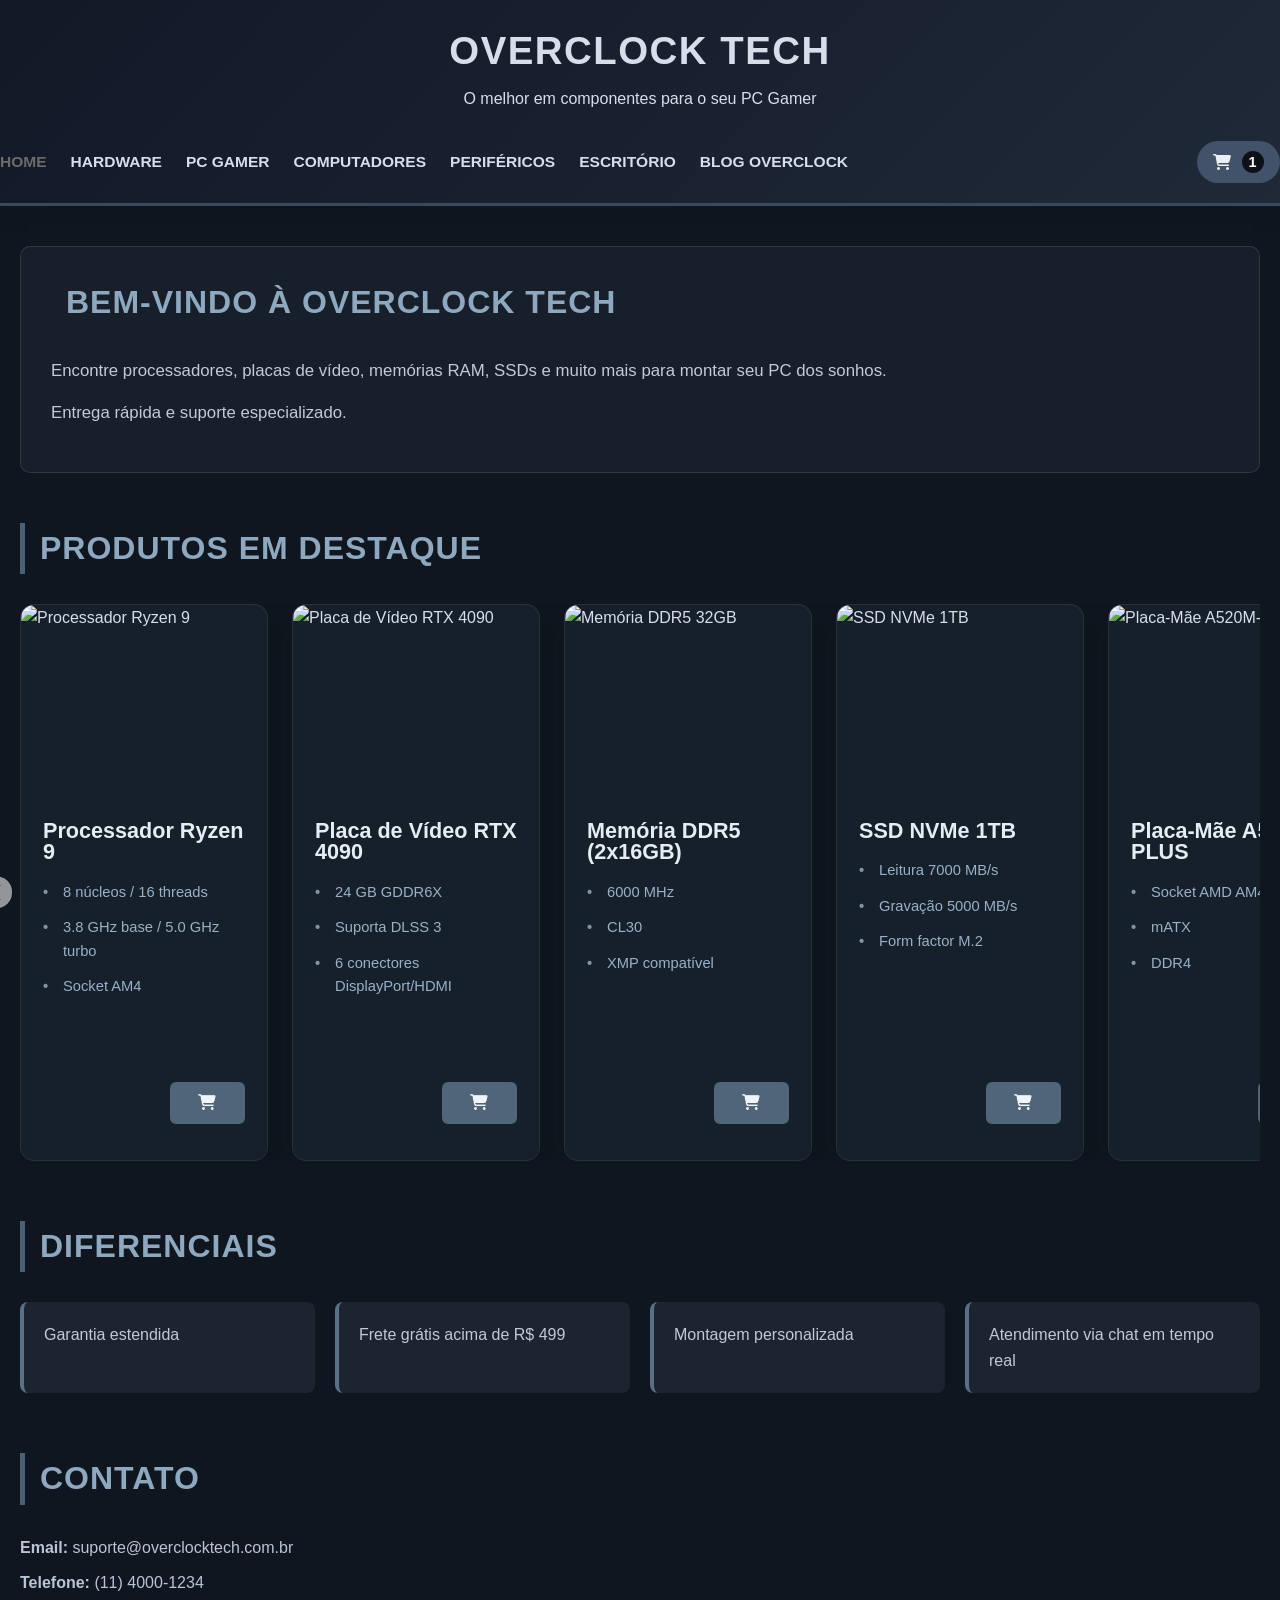
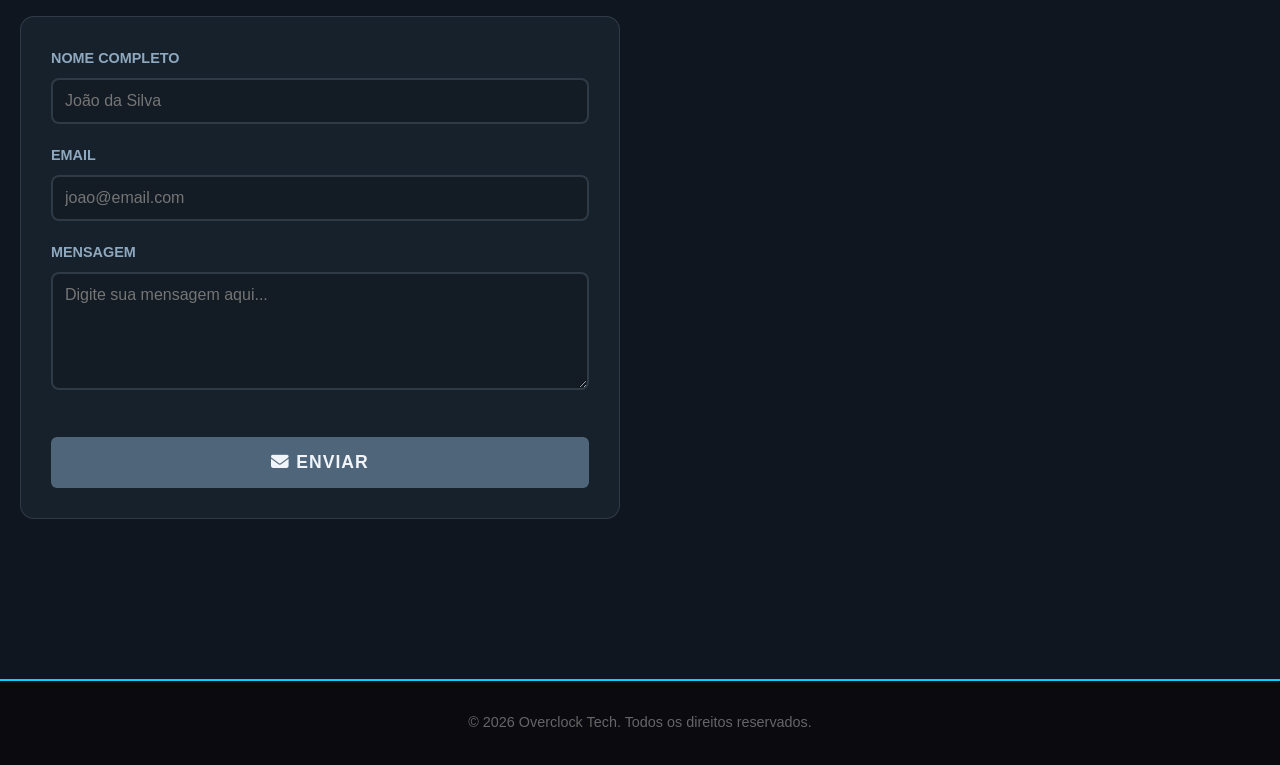
==== index.html @ 6f25860c "disable navlink home in homepage" ====
<!DOCTYPE html>
<html lang="pt-BR">
<head>
  <meta charset="UTF-8" />
  <meta name="viewport" content="width=device-width, initial-scale=1.0" />
  <title>Overclock Tech - Hardware para Computadores</title>
  <link rel="stylesheet" href="style.css" />
  <link rel="stylesheet" href="https://cdnjs.cloudflare.com/ajax/libs/font-awesome/6.4.0/css/all.min.css" />
  <link rel="stylesheet" href="https://cdn.jsdelivr.net/npm/@splidejs/splide@4.1.4/dist/css/splide.min.css" />
</head>
<body>
  <header>
    <div class="header-container">
      <h1>Overclock Tech</h1>
      <p>O melhor em componentes para o seu PC Gamer</p>
      <nav>
        <ul>
          <li><a href="#" class="nav-link--disable">Home</a></li>
          <li><a href="#">Hardware</a></li>
          <li><a href="#">PC Gamer</a></li>
          <li><a href="#">Computadores</a></li>
          <li><a href="#">Periféricos</a></li>
          <li><a href="#">Escritório</a></li>
          <li><a href="#">Blog Overclock</a></li>
        </ul>
        <button class="cart-button" type="button">
          <i class="fas fa-shopping-cart"></i>
          <span class="cart-count">1</span>
        </button>
    </nav>
    </div>
  </header>

  <main>
    <section id="home">
      <h2>Bem-vindo à Overclock Tech</h2>
      <p>Encontre processadores, placas de vídeo, memórias RAM, SSDs e muito mais para montar seu PC dos sonhos.</p>
      <p>Entrega rápida e suporte especializado.</p>
    </section>

    <section id="produtos">
      <h2>Produtos em Destaque</h2>
      <div id="product-splide" class="splide">
        <div class="splide__track">
          <ul class="splide__list">
            <li class="splide__slide">
              <article data-product-page="hardware/processador.html">
                <img src="https://images.kabum.com.br/produtos/fotos/426260/processador-amd-ryzen-9-7950x3d-5-7ghz-max-turbo-cache-144mb-am5-16-nucleos-video-integrado-100-100000908wof_1676550951_original.jpg" alt="Processador Ryzen 9" />
                <h3>Processador Ryzen 9</h3>
                <ul>
                  <li>8 núcleos / 16 threads</li>
                  <li>3.8 GHz base / 5.0 GHz turbo</li>
                  <li>Socket AM4</li>
                </ul>
                <div class="button-gap">
                  <button type="button" title="Adicionar ao carrinho"><i class="fas fa-shopping-cart"></i></button>
                </div>
              </article>
            </li>
            <li class="splide__slide">
              <article data-product-page="hardware/placa-video.html">
                <img src="https://hardwaretimes.com/wp-content/uploads/2022/09/NVIDIA-GeForce-RTX-4090-Graphics-Card-_1-low_res-scale-4_00x-Custom.png" alt="Placa de Vídeo RTX 4090" />
                <h3>Placa de Vídeo RTX 4090</h3>
                <ul>
                  <li>24 GB GDDR6X</li>
                  <li>Suporta DLSS 3</li>
                  <li>6 conectores DisplayPort/HDMI</li>
                </ul>
                <div class="button-gap">
                  <button type="button" title="Adicionar ao carrinho"><i class="fas fa-shopping-cart"></i></button>
                </div>
              </article>
            </li>
            <li class="splide__slide">
              <article data-product-page="hardware/memoria.html">
                <img src="https://m.media-amazon.com/images/I/61D2DDpDITL._AC_SL1500_.jpg" alt="Memória DDR5 32GB" />
                <h3>Memória DDR5 (2x16GB)</h3>
                <ul>
                  <li>6000 MHz</li>
                  <li>CL30</li>
                  <li>XMP compatível</li>
                </ul>
                <div class="button-gap">
                  <button type="button" title="Adicionar ao carrinho"><i class="fas fa-shopping-cart"></i></button>
                </div>
              </article>
            </li>
            <li class="splide__slide">
              <article data-product-page="hardware/ssd.html">
                <img src="https://th.bing.com/th/id/R.ed782a9ae5beb6ee86650d3df56b8074?rik=86RDPxm%2bmbaZFQ&pid=ImgRaw&r=0" alt="SSD NVMe 1TB" />
                <h3>SSD NVMe 1TB</h3>
                <ul>
                  <li>Leitura 7000 MB/s</li>
                  <li>Gravação 5000 MB/s</li>
                  <li>Form factor M.2</li>
                </ul>
                <div class="button-gap">
                  <button type="button" title="Adicionar ao carrinho"><i class="fas fa-shopping-cart"></i></button>
                </div>
              </article>
            </li>
            <li class="splide__slide">
              <article data-product-page="hardware/placa-mae.html">
                <img src="https://images3.kabum.com.br/produtos/fotos/165133/placa-mae-asus-tuf-gaming-a520m-plus-ii-amd-am4-matx-ddr4-preto-90mb17g0-m0eay0_1736968906_gg.jpg" alt="Placa-Mãe A520M-PLUS" />
                <h3>Placa-Mãe A520M-PLUS</h3>
                <ul>
                  <li>Socket AMD AM4</li>
                  <li>mATX</li>
                  <li>DDR4</li>
                </ul>
                <div class="button-gap">
                  <button type="button" title="Adicionar ao carrinho"><i class="fas fa-shopping-cart"></i></button>
                </div>
              </article>
            </li>
            <li class="splide__slide">
              <article data-product-page="hardware/fonte.html">
                <img src="https://images8.kabum.com.br/produtos/fotos/369658/fonte-msi-mag-a650bn-atx-650w-80-plus-bronze-pfc-ativo-entrada-bivolt-preto-306-7zp2b22-ce0_1665770994_gg.jpg" alt="Fonte MSI 650W" />
                <h3>Fonte MSI 650W</h3>
                <ul>
                  <li>650W</li>
                  <li>PFC Ativo</li>
                  <li>80 Plus Bronze</li>
                </ul>
                <div class="button-gap">
                  <button type="button" title="Adicionar ao carrinho"><i class="fas fa-shopping-cart"></i></button>
                </div>
              </article>
            </li>
            <li class="splide__slide">
              <article data-product-page="hardware/gabinete.html">
                <img src="https://img.terabyteshop.com.br/produto/g/gabinete-gamer-corsair-4000d-airflow-mid-tower-vidro-temperado-atx-black-sem-fonte-com-2-fans-cc-9011200-ww_110486.jpg" alt="Gabinete Corsair 4000D" />
                <h3>Gabinete Corsair 4000D</h3>
                <ul>
                  <li>Suporte ATX e GPU de até 386 mm</li>
                  <li>Radiador frontal de 360 mm</li>
                  <li>Painel lateral em vidro temperado</li>
                </ul>
                <div class="button-gap">
                  <button type="button" title="Adicionar ao carrinho"><i class="fas fa-shopping-cart"></i></button>
                </div>
              </article>
            </li>
          </ul>
        </div>
      </div>
    </section>

    <section id="diferenciais">
      <h2>Diferenciais</h2>
      <ul>
        <li>Garantia estendida</li>
        <li>Frete grátis acima de R$ 499</li>
        <li>Montagem personalizada</li>
        <li>Atendimento via chat em tempo real</li>
      </ul>
    </section>
    <!-- Contato -->
    <section id="contato">
      <h2>Contato</h2>
      <p><b>Email:</b> suporte@overclocktech.com.br</p>
      <p><b>Telefone:</b> (11) 4000-1234</p>
      <!-- Formulário de Contato -->
      <form action="#" method="post">
        <div>
          <label for="nome">Nome completo</label>
          <input id="nome" name="nome" type="text" placeholder="João da Silva" required />
        </div>
        <div>
          <label for="email">Email</label>
          <input id="email" name="email" type="email" placeholder="joao@email.com" required />
        </div>
        <div>
          <label for="mensagem">Mensagem</label>
          <textarea id="mensagem" name="mensagem" rows="5" placeholder="Digite sua mensagem aqui..." required></textarea>
        </div>
        <button type="submit"><i class="fa-solid fa-envelope"></i> Enviar</button>
      </form>
    </section>
  </main>

  <script src="https://cdn.jsdelivr.net/npm/@splidejs/splide@4.1.4/dist/js/splide.min.js"></script>
  <script>
    document.querySelectorAll('article[data-product-page]').forEach(article => {
      article.style.cursor = 'pointer';
      article.addEventListener('click', event => {
        if (event.target.closest('button')) {
          return;
        }
        window.location.href = article.dataset.productPage;
      });
    });

    document.addEventListener('DOMContentLoaded', () => {
      new Splide('#product-splide', {
        type: 'slide',
        perPage: 3,
        perMove: 1,
        gap: '24px',
        rewind: true,
        pagination: false,
        arrows: true,
        breakpoints: {
          1024: {
            perPage: 2,
          },
          768: {
            perPage: 1,
          },
        },
      }).mount();
    });
  </script>
  <footer>
    <p>&copy; 2026 Overclock Tech. Todos os direitos reservados.</p>
  </footer>
</body>
</html>
---- style.css ----
* {
  margin: 0;
  padding: 0;
  box-sizing: border-box;
}

body {
  font-family: 'Arial', sans-serif;
  background-color: #10161f;
  color: #d8dee9;
  line-height: 1.6;
}

/* Header */
header {
  background: linear-gradient(135deg, #121826 0%, #1f2938 100%);
  border-bottom: 3px solid #394a5c;
  padding: 20px 0;
  box-shadow: 0 6px 18px rgba(15, 23, 42, 0.25);
}

@media screen and (max-width: 1180px) {
  .header-container {
    padding: 0 1em;
  }
}
header h1 {
  font-size: 2.4rem;
  color: #d8dee9;
  text-align: center;
  margin-bottom: 5px;
  text-transform: uppercase;
  letter-spacing: 1.5px;
}

header > p {
  text-align: center;
  color: #b0bac8;
  font-size: 0.95rem;
  margin-bottom: 20px;
}

header nav {
  display: flex;
  align-items: center;
  flex-wrap: wrap;
  margin-top: 1.8em;
}

header nav ul {
  list-style: none;
  display: flex;
  gap: 24px;
  flex-wrap: wrap;
  justify-content: center;
}

header nav a {
  color: #d8dee9;
  text-decoration: none;
  font-weight: 600;
  font-size: 0.97rem;
  text-transform: uppercase;
  transition: color 0.25s ease, border-color 0.25s ease;
  border-bottom: 2px solid transparent;
  padding-bottom: 4px;
}

header nav a:hover {
  color: #8ea8bf;
  border-bottom: 2px solid #8ea8bf;
}

.header-container {
  max-width: calc(112.5em - 40px);
  margin: auto;
  text-align: center;
}

.cart-button {
  display: inline-flex;
  align-items: center;
  justify-content: center;
  gap: 10px;
  background: #41526a;
  color: #e9eff5;
  border: none;
  padding: 10px 16px;
  border-radius: 999px;
  font-weight: 700;
  cursor: pointer;
  margin: 0 0 0 auto;
  transition: all 0.3s ease;
}

.cart-button:hover {
  background: #5c7189;
  transform: scale(1.02);
}

.cart-button i {
  font-size: 1rem;
}

.cart-count {
  display: inline-flex;
  align-items: center;
  justify-content: center;
  width: 22px;
  height: 22px;
  background: #0d1117;
  color: #ffffff;
  border-radius: 50%;
  font-size: 0.9rem;
  font-weight: bold;
}

/* Main */
main {
  max-width: 1800px;
  margin: 0 auto;
  padding: 40px 20px;
}

/* Sections */
section {
  margin-bottom: 60px;
  scroll-margin-top: 100px;
}

section h2 {
  font-size: 2rem;
  color: #8ea8bf;
  margin-bottom: 30px;
  text-transform: uppercase;
  letter-spacing: 1px;
  border-left: 5px solid #4a6075;
  padding-left: 15px;
}

/* Home Section */
#home {
  background: #171f2a;
  padding: 30px;
  border-radius: 10px;
  border: 1px solid rgba(142, 168, 191, 0.18);
}

#home h2 {
  border-left: none;
}

#home p {
  font-size: 1.05rem;
  margin-bottom: 15px;
  color: #c1cad7;
}

/* Produtos Section */
#produtos {
  margin-top: -10px;
}

#produtos h2 {
  margin-bottom: 30px;
}

li.splide__slide {
  display: flex;
  flex: 0 0 20% !important;
  max-width: 20% !important;
  width: 20% !important;
}

.splide__slide article {
  width: 100%;
}

.splide__arrow--prev {
  left: -2.5em!important;
}

.splide__arrow--next {
  right: -3.5em!important;
}

article {
  background: #15202a;
  border: 1px solid rgba(142, 168, 191, 0.12);
  border-radius: 14px;
  padding-bottom: 20px;
  transition: transform 0.3s ease, box-shadow 0.3s ease, border-color 0.3s ease;
  box-shadow: 0 10px 30px rgba(8, 16, 28, 0.22);
  overflow: hidden;
  max-width: 320px;
  margin: 0 auto;
  display: flex;
  flex-direction: column;
}

article img {
  width: 100%;
  height: 180px;
  object-fit: cover;
  display: block;
  transition: transform 0.3s ease;
}

article:hover {
  transform: translateY(-6px);
  border-color: rgba(142, 168, 191, 0.4);
  box-shadow: 0 14px 35px rgba(10, 20, 36, 0.32);
}

article:hover img {
  transform: scale(1.03);
}

article h3 {
  font-size: 1.35rem;
  color: #e5ecf4;
  margin-bottom: 12px;
  margin-left: 22px;
  margin-right: 22px;
  line-height: 1.0;
  margin-top: 1.6em;
}

article p {
  color: #b8c5d6;
  margin-bottom: 14px;
  font-size: 0.95rem;
  margin-left: 22px;
  margin-right: 22px;
}

article ul {
  list-style: none;
  margin-bottom: 20px;
  margin-left: 22px;
  margin-right: 22px;
}

article li {
  padding: 6px 0;
  padding-left: 20px;
  position: relative;
  color: #9ab0c8;
  font-size: 0.92rem;
}

article li:before {
  content: "•";
  position: absolute;
  left: 0;
  color: #7c95ae;
  font-weight: bold;
}

article button {
  margin-left: 22px;
  margin-right: 22px;
  margin-bottom: 16px;
}

#produto article {
  display: grid;
  grid-template-columns: minmax(320px, 1.3fr) minmax(320px, 1fr);
  gap: 30px;
  align-items: start;
  max-width: none;
  width: 100%;
}

#produto article img {
  width: 800px;
  max-width: 100%;
  height: auto;
  max-height: 550px;
  object-fit: cover;
  border-radius: inherit;
  margin: 2.1em;
}

#produto .produto-detalhes {
  padding: 0 1.5em 3em;
}

#produto .produto-detalhes ul {
  margin-top: 15px;
}

#produto .produto-detalhes p.price {
  font-size: 1.2rem;
  margin-top: 25px;
  color: #ffffff;
}

#produto .voltar-link {
  display: inline-block;
  margin: 1em 1.5em;
  color: #00d4ff;
  text-decoration: none;
  border: 1px solid #00d4ff;
  padding: 12px 22px;
  border-radius: 4px;
  transition: background-color 0.3s ease, color 0.3s ease;
}

#produto .voltar-link:hover {
  background-color: rgba(0, 212, 255, 0.1);
}

/* Diferenciais Section */
#diferenciais ul {
  list-style: none;
  display: grid;
  grid-template-columns: repeat(auto-fit, minmax(200px, 1fr));
  gap: 20px;
}

#diferenciais li {
  background: rgba(102, 120, 140, 0.14);
  padding: 20px;
  border-left: 4px solid #5a7086;
  border-radius: 8px;
  font-size: 1rem;
  color: #c0cad7;
}

/* Contato Section */
#contato p {
  font-size: 1rem;
  margin-bottom: 10px;
  color: #b8c5d6;
}

/* Formulário */
form {
  background: #17212b;
  padding: 30px;
  border-radius: 14px;
  border: 1px solid rgba(142, 168, 191, 0.2);
  margin-top: 20px;
  max-width: 600px;
}

form div {
  margin-bottom: 20px;
}

label {
  display: block;
  margin-bottom: 8px;
  color: #8ea8bf;
  font-weight: bold;
  text-transform: uppercase;
  font-size: 0.9rem;
}

input,
textarea {
  width: 100%;
  padding: 12px;
  background-color: #131b24;
  color: #d8dee9;
  border: 2px solid rgba(142, 168, 191, 0.22);
  border-radius: 8px;
  font-family: inherit;
  font-size: 1rem;
  transition: border-color 0.3s ease, box-shadow 0.3s ease;
}

input:focus,
textarea:focus {
  outline: none;
  border-color: #00d4ff;
}

/* Botões */
button {
  background: #4e657a;
  color: #f1f5f9;
  border: none;
  padding: 12px 28px;
  font-size: 0.98rem;
  font-weight: 700;
  border-radius: 6px;
  cursor: pointer;
  text-transform: uppercase;
  letter-spacing: 1px;
  transition: transform 0.25s ease, box-shadow 0.25s ease, background-color 0.25s ease;
  margin-top: 10px;
}

button:hover {
  background: #6b8299;
  /* transform: translateY(-1px); */
  box-shadow: 0 6px 18px rgba(16, 32, 52, 0.18);
}

button:active {
  transform: scale(0.98);
}

.button-gap {
  display: flex;
  justify-content: flex-end;
  margin-top: auto;
}

form button {
  width: 100%;
  padding: 15px;
  font-size: 1.1rem;
  margin-top: 20px;
}

/* Footer */
footer {
  background-color: #0a0a0f;
  color: #666;
  text-align: center;
  padding: 30px 20px;
  border-top: 2px solid #00d4ff;
  margin-top: 60px;
  font-size: 0.9rem;
}

.nav-link--disable {
  color: #6b6b6b;
  cursor: default;
  border-bottom: none;
}

.nav-link--disable:hover {
  color: #6b6b6b;
  border-bottom: none;
}

/* Responsividade */
@media (max-width: 768px) {
  header h1 {
    font-size: 2rem;
  }

  header nav ul {
    gap: 15px;
  }

  header nav a {
    font-size: 0.85rem;
  }

  section h2 {
    font-size: 1.5rem;
  }

  .product-carousel {
    gap: 18px;
  }

  #diferenciais ul {
    grid-template-columns: 1fr;
  }
}
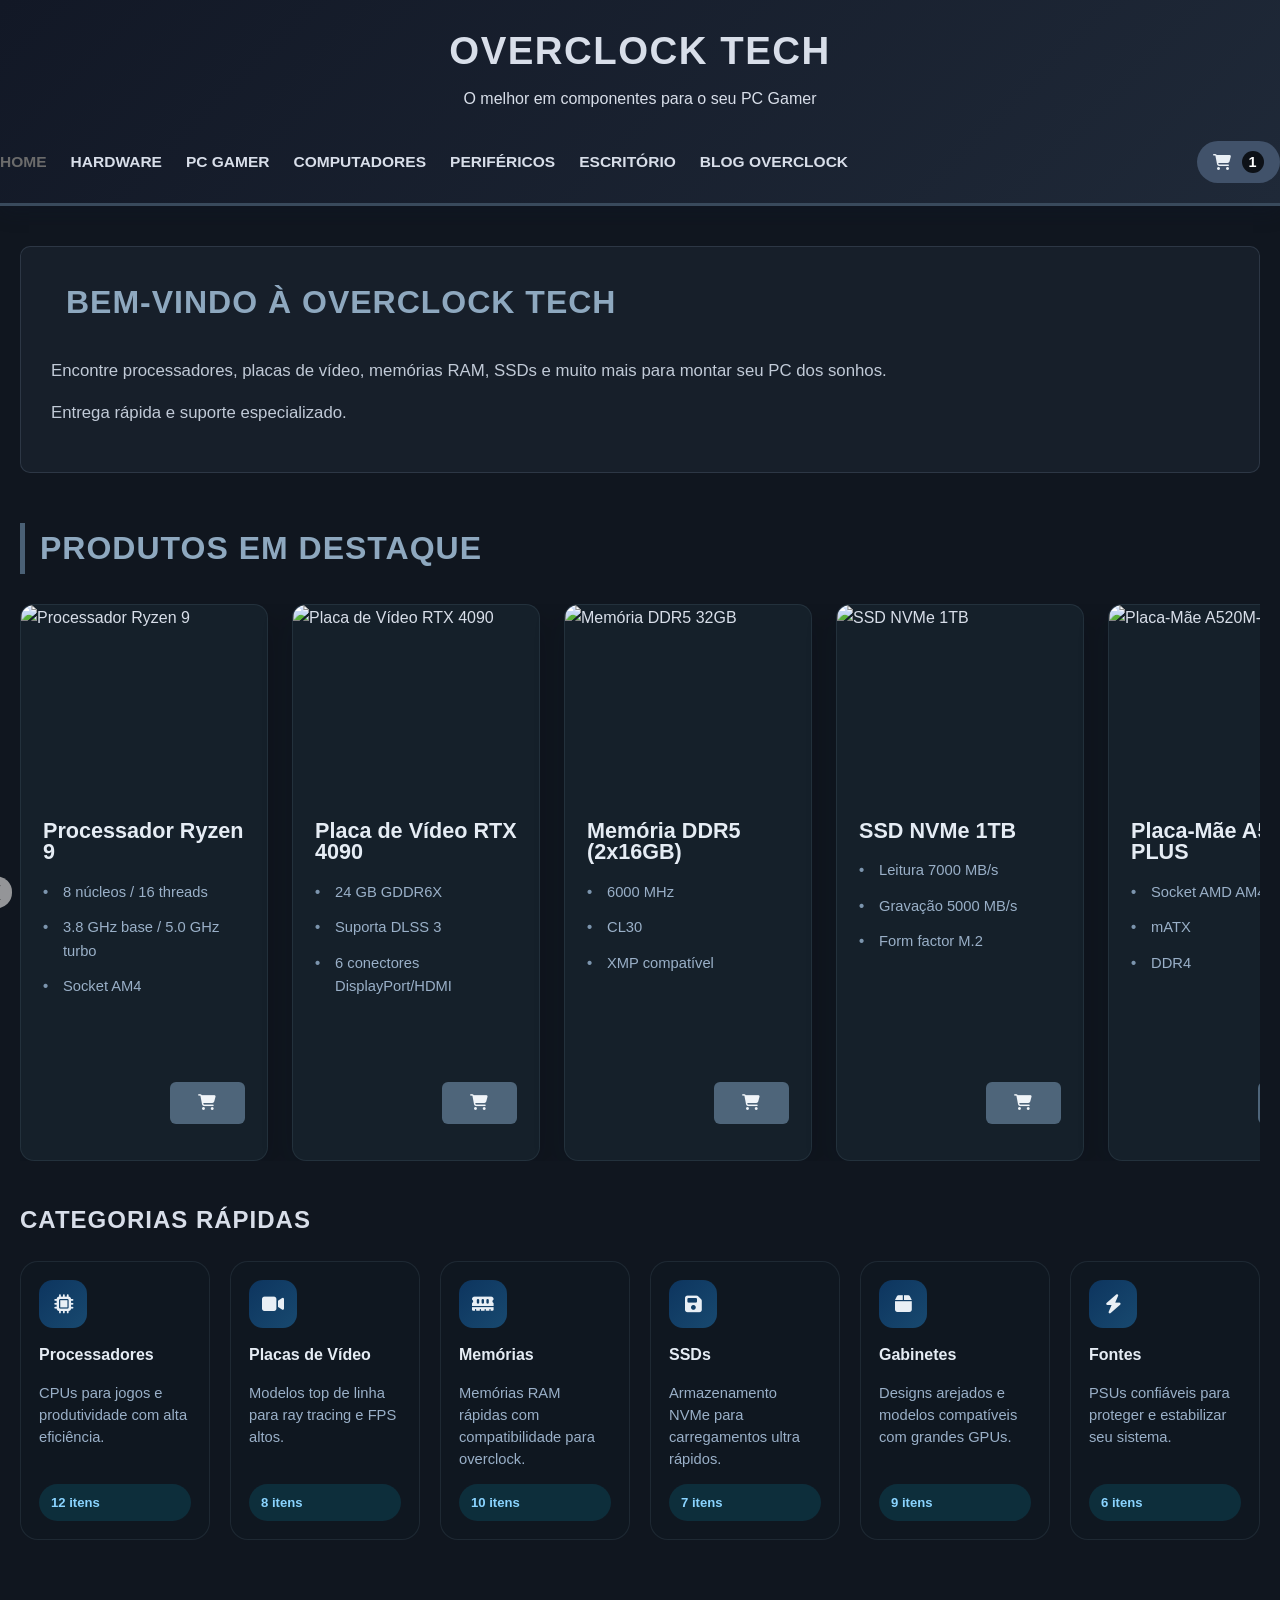
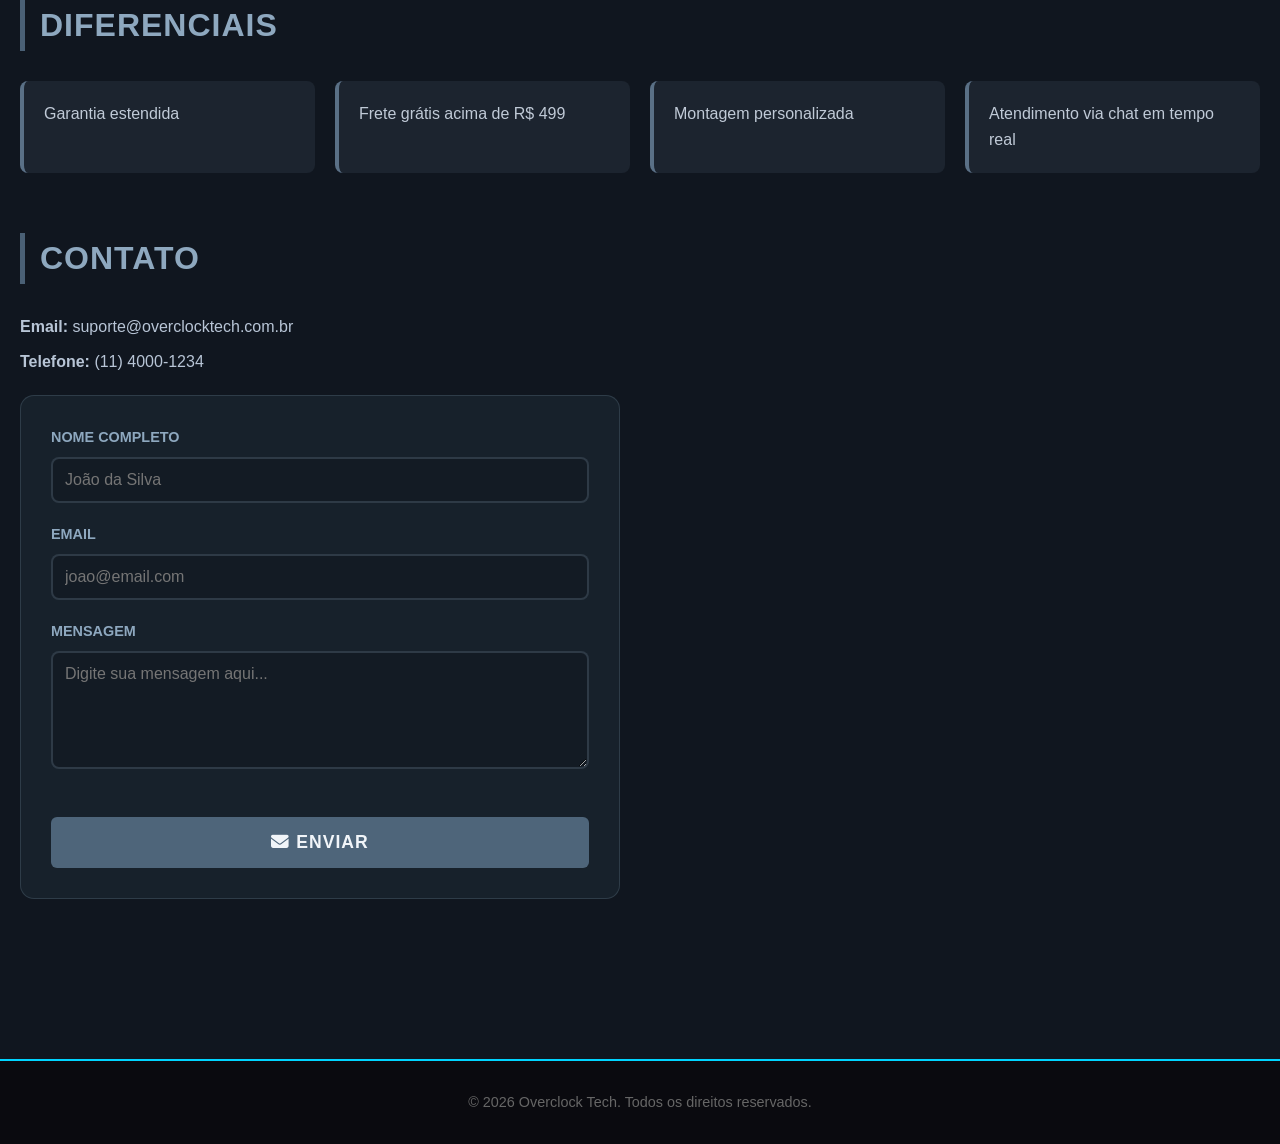
==== commit 5aed5b0d: "add quick product categories section" ====
--- a/index.html
+++ b/index.html
@@ -15,7 +15,7 @@
       <p>O melhor em componentes para o seu PC Gamer</p>
       <nav>
         <ul>
-          <li><a href="#" class="nav-link--disable">Home</a></li>
+          <li><a href="" class="nav-link--disable">Home</a></li>
           <li><a href="#">Hardware</a></li>
           <li><a href="#">PC Gamer</a></li>
           <li><a href="#">Computadores</a></li>
@@ -23,11 +23,23 @@
           <li><a href="#">Escritório</a></li>
           <li><a href="#">Blog Overclock</a></li>
         </ul>
-        <button class="cart-button" type="button">
-          <i class="fas fa-shopping-cart"></i>
-          <span class="cart-count">1</span>
-        </button>
-    </nav>
+        <div class="cart-widget">
+          <button class="cart-button" type="button" aria-expanded="false" aria-controls="cart-preview">
+            <i class="fas fa-shopping-cart"></i>
+            <span class="cart-count">1</span>
+          </button>
+          <div class="cart-card" id="cart-preview" role="region" aria-label="Resumo do carrinho">
+            <div class="cart-card__item">
+              <div>
+                <p class="cart-card__title">Processador Ryzen 9</p>
+                <p class="cart-card__meta">1 unidade • R$ 3.499</p>
+              </div>
+              <button type="button" class="cart-card__remove" aria-label="Remover item do carrinho">×</button>
+            </div>
+            <a href="#" class="cart-card__link">Ir para o carrinho</a>
+          </div>
+        </div>
+      </nav>
     </div>
   </header>
 
@@ -142,6 +154,48 @@
               </article>
             </li>
           </ul>
+        </div>
+      </div>
+
+      <div class="product-categories">
+        <h3>Categorias Rápidas</h3>
+        <div class="product-category-grid">
+          <a class="category-card" href="hardware/processador.html">
+            <span class="category-card__icon"><i class="fas fa-microchip"></i></span>
+            <h4>Processadores</h4>
+            <p>CPUs para jogos e produtividade com alta eficiência.</p>
+            <span class="category-card__badge">12 itens</span>
+          </a>
+          <a class="category-card" href="hardware/placa-video.html">
+            <span class="category-card__icon"><i class="fas fa-video"></i></span>
+            <h4>Placas de Vídeo</h4>
+            <p>Modelos top de linha para ray tracing e FPS altos.</p>
+            <span class="category-card__badge">8 itens</span>
+          </a>
+          <a class="category-card" href="hardware/memoria.html">
+            <span class="category-card__icon"><i class="fas fa-memory"></i></span>
+            <h4>Memórias</h4>
+            <p>Memórias RAM rápidas com compatibilidade para overclock.</p>
+            <span class="category-card__badge">10 itens</span>
+          </a>
+          <a class="category-card" href="hardware/ssd.html">
+            <span class="category-card__icon"><i class="fas fa-floppy-disk"></i></span>
+            <h4>SSDs</h4>
+            <p>Armazenamento NVMe para carregamentos ultra rápidos.</p>
+            <span class="category-card__badge">7 itens</span>
+          </a>
+          <a class="category-card" href="hardware/gabinete.html">
+            <span class="category-card__icon"><i class="fas fa-box"></i></span>
+            <h4>Gabinetes</h4>
+            <p>Designs arejados e modelos compatíveis com grandes GPUs.</p>
+            <span class="category-card__badge">9 itens</span>
+          </a>
+          <a class="category-card" href="hardware/fonte.html">
+            <span class="category-card__icon"><i class="fas fa-bolt"></i></span>
+            <h4>Fontes</h4>
+            <p>PSUs confiáveis para proteger e estabilizar seu sistema.</p>
+            <span class="category-card__badge">6 itens</span>
+          </a>
         </div>
       </div>
     </section>
@@ -191,6 +245,37 @@
       });
     });
 
+    const cartButton = document.querySelector('.cart-button');
+    const cartCard = document.querySelector('.cart-card');
+    const cartRemove = document.querySelector('.cart-card__remove');
+    const cartCount = document.querySelector('.cart-count');
+
+    cartButton.addEventListener('click', event => {
+      event.stopPropagation();
+      const isOpen = cartCard.classList.toggle('is-visible');
+      cartButton.setAttribute('aria-expanded', isOpen);
+    });
+
+    cartRemove.addEventListener('click', event => {
+      event.stopPropagation();
+      const itemRow = event.target.closest('.cart-card__item');
+      if (itemRow) {
+        itemRow.remove();
+        cartCount.textContent = '0';
+        const emptyMessage = document.createElement('p');
+        emptyMessage.className = 'cart-card__empty';
+        emptyMessage.textContent = 'Carrinho vazio.';
+        cartCard.appendChild(emptyMessage);
+      }
+    });
+
+    document.addEventListener('click', event => {
+      if (!cartCard.contains(event.target) && !cartButton.contains(event.target)) {
+        cartCard.classList.remove('is-visible');
+        cartButton.setAttribute('aria-expanded', 'false');
+      }
+    });
+
     document.addEventListener('DOMContentLoaded', () => {
       new Splide('#product-splide', {
         type: 'slide',
--- a/style.css
+++ b/style.css
@@ -75,6 +75,12 @@
   max-width: calc(112.5em - 40px);
   margin: auto;
   text-align: center;
+}
+
+.cart-widget {
+  position: relative;
+  display: inline-flex;
+  margin-left: auto;
 }
 
 .cart-button {
@@ -98,6 +104,97 @@
   transform: scale(1.02);
 }
 
+.cart-card {
+  position: absolute;
+  right: 0;
+  top: calc(100% + 14px);
+  width: 280px;
+  background: #17212b;
+  border: 1px solid rgba(142, 168, 191, 0.18);
+  border-radius: 16px;
+  padding: 16px;
+  box-shadow: 0 24px 48px rgba(0, 0, 0, 0.28);
+  opacity: 0;
+  visibility: hidden;
+  transform: translateY(-10px);
+  transition: opacity 0.25s ease, transform 0.25s ease, visibility 0.25s ease;
+  z-index: 20;
+}
+
+.cart-card.is-visible {
+  opacity: 1;
+  visibility: visible;
+  transform: translateY(0);
+}
+
+.cart-card__item {
+  display: flex;
+  align-items: flex-start;
+  justify-content: space-between;
+  gap: 12px;
+  padding-bottom: 16px;
+  border-bottom: 1px solid rgba(142, 168, 191, 0.12);
+}
+
+.cart-card__title {
+  font-weight: 700;
+  color: #e5ecf4;
+  margin-bottom: 6px;
+}
+
+.cart-card__meta {
+  font-size: 0.95rem;
+  color: #9ab0c8;
+}
+
+.cart-card__remove {
+  width: 34px;
+  height: 34px;
+  min-width: 34px;
+  min-height: 34px;
+  display: inline-flex;
+  align-items: center;
+  justify-content: center;
+  border: none;
+  border-radius: 50%;
+  background: #2f3c4e;
+  color: #f5f8fb;
+  font-size: 1.2rem;
+  line-height: 1;
+  cursor: pointer;
+  transition: background 0.25s ease;
+  padding: 1em;
+}
+
+.cart-card__remove:hover {
+  background: #46586f;
+}
+
+.cart-card__link {
+  display: inline-block;
+  width: 100%;
+  margin-top: 14px;
+  text-align: center;
+  color: #d8e8ff;
+  text-decoration: none;
+  background: #1f2a3a;
+  padding: 12px 0;
+  border-radius: 10px;
+  border: 1px solid rgba(142, 168, 191, 0.14);
+  transition: background-color 0.25s ease, color 0.25s ease;
+}
+
+.cart-card__link:hover {
+  background: #2f3d52;
+}
+
+.cart-card__empty {
+  margin-top: 14px;
+  color: #9ab0c8;
+  font-size: 0.95rem;
+  text-align: center;
+}
+
 .cart-button i {
   font-size: 1rem;
 }
@@ -163,6 +260,85 @@
 
 #produtos h2 {
   margin-bottom: 30px;
+}
+
+#produtos .product-categories {
+  margin-top: 40px;
+}
+
+#produtos .product-categories h3 {
+  font-size: 1.5rem;
+  color: #d8dee9;
+  margin-bottom: 22px;
+  text-transform: uppercase;
+  letter-spacing: 1px;
+}
+
+.product-category-grid {
+  display: grid;
+  grid-template-columns: repeat(auto-fit, minmax(170px, 1fr));
+  gap: 20px;
+}
+
+.category-card {
+  display: flex;
+  flex-direction: column;
+  gap: 14px;
+  padding: 18px;
+  background: #0f1720;
+  border: 1px solid rgba(142, 168, 191, 0.12);
+  border-radius: 18px;
+  transition: transform 0.25s ease, box-shadow 0.25s ease, border-color 0.25s ease;
+  text-decoration: none;
+  color: inherit;
+}
+
+.category-card:hover {
+  transform: translateY(-4px);
+  box-shadow: 0 16px 30px rgba(0, 0, 0, 0.18);
+  border-color: rgba(142, 168, 191, 0.25);
+}
+
+.category-card__icon {
+  width: 48px;
+  height: 48px;
+  border-radius: 14px;
+  background: linear-gradient(135deg, #0d355f 0%, #18496f 100%);
+  display: inline-flex;
+  align-items: center;
+  justify-content: center;
+  color: #e9eff5;
+  font-size: 1.2rem;
+}
+
+.category-card h4 {
+  font-size: 1rem;
+  color: #e5ecf4;
+  margin: 0;
+  text-decoration: none;
+  border-bottom: none;
+}
+
+.category-card p {
+  color: #9ab0c8;
+  font-size: 0.92rem;
+  margin: 0;
+  line-height: 1.5;
+  text-decoration: none;
+  border-bottom: none;
+}
+
+.category-card__badge {
+  margin-top: auto;
+  display: inline-block;
+  padding: 8px 12px;
+  border-radius: 999px;
+  background: rgba(0, 212, 255, 0.12);
+  color: #8ad4ff;
+  font-size: 0.82rem;
+  font-weight: 700;
+  text-decoration: none;
+  border-bottom: none;
 }
 
 li.splide__slide {
@@ -399,10 +575,6 @@
   box-shadow: 0 6px 18px rgba(16, 32, 52, 0.18);
 }
 
-button:active {
-  transform: scale(0.98);
-}
-
 .button-gap {
   display: flex;
   justify-content: flex-end;
@@ -438,6 +610,51 @@
   border-bottom: none;
 }
 
+/* Breadcrumb */
+.breadcrumb-container {
+  background: #0f1419;
+  border-bottom: 1px solid rgba(142, 168, 191, 0.12);
+  padding: 16px 0;
+}
+
+.breadcrumb {
+  list-style: none;
+  display: flex;
+  align-items: center;
+  gap: 12px;
+  max-width: 1800px;
+  margin: 0 auto;
+  padding: 0 20px;
+}
+
+.breadcrumb li {
+  font-size: 0.95rem;
+  color: #8ea8bf;
+}
+
+.breadcrumb a {
+  color: #00d4ff;
+  text-decoration: none;
+  transition: color 0.25s ease;
+  font-weight: 500;
+}
+
+.breadcrumb a:hover {
+  color: #4dd9ff;
+  border-bottom: 1px solid #00d4ff;
+}
+
+.breadcrumb li.active {
+  color: #d8dee9;
+  font-weight: 600;
+}
+
+.breadcrumb li:not(:last-child)::after {
+  content: "/";
+  margin-left: 12px;
+  color: #5a7086;
+}
+
 /* Responsividade */
 @media (max-width: 768px) {
   header h1 {
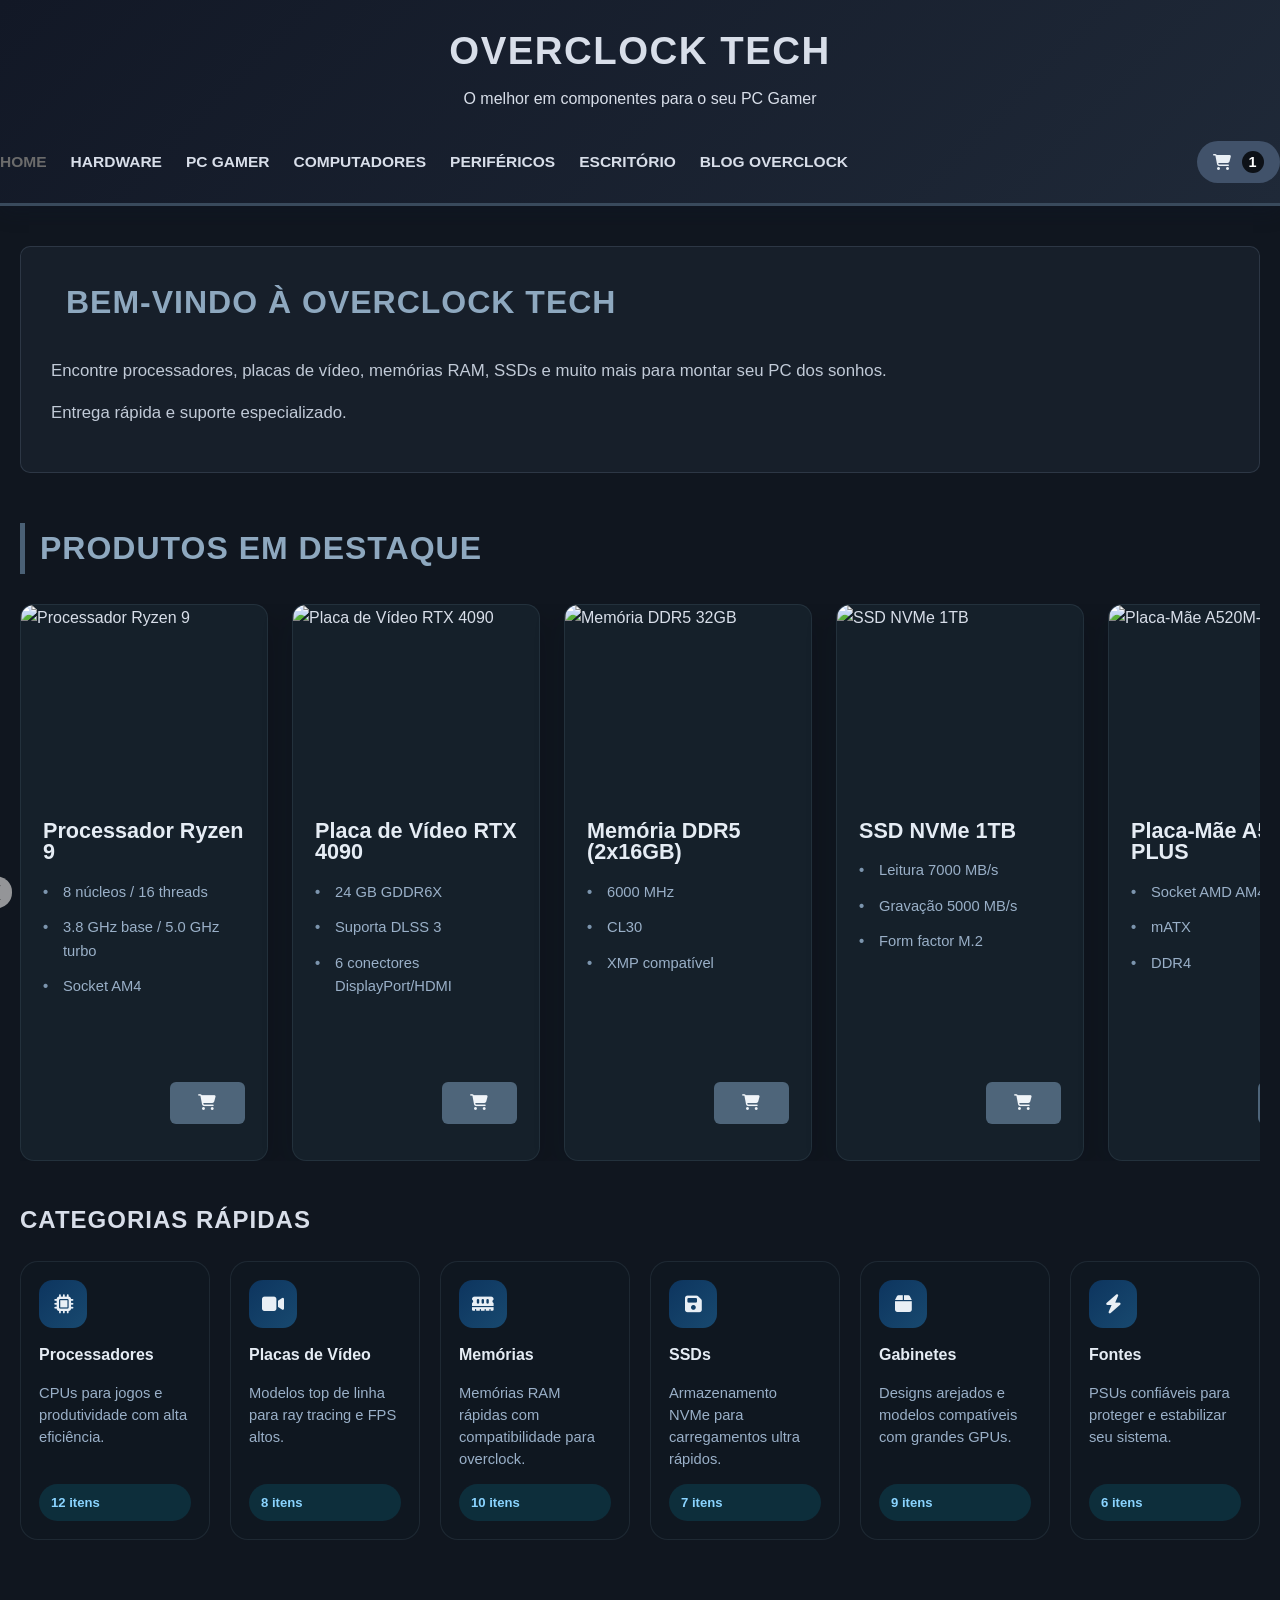
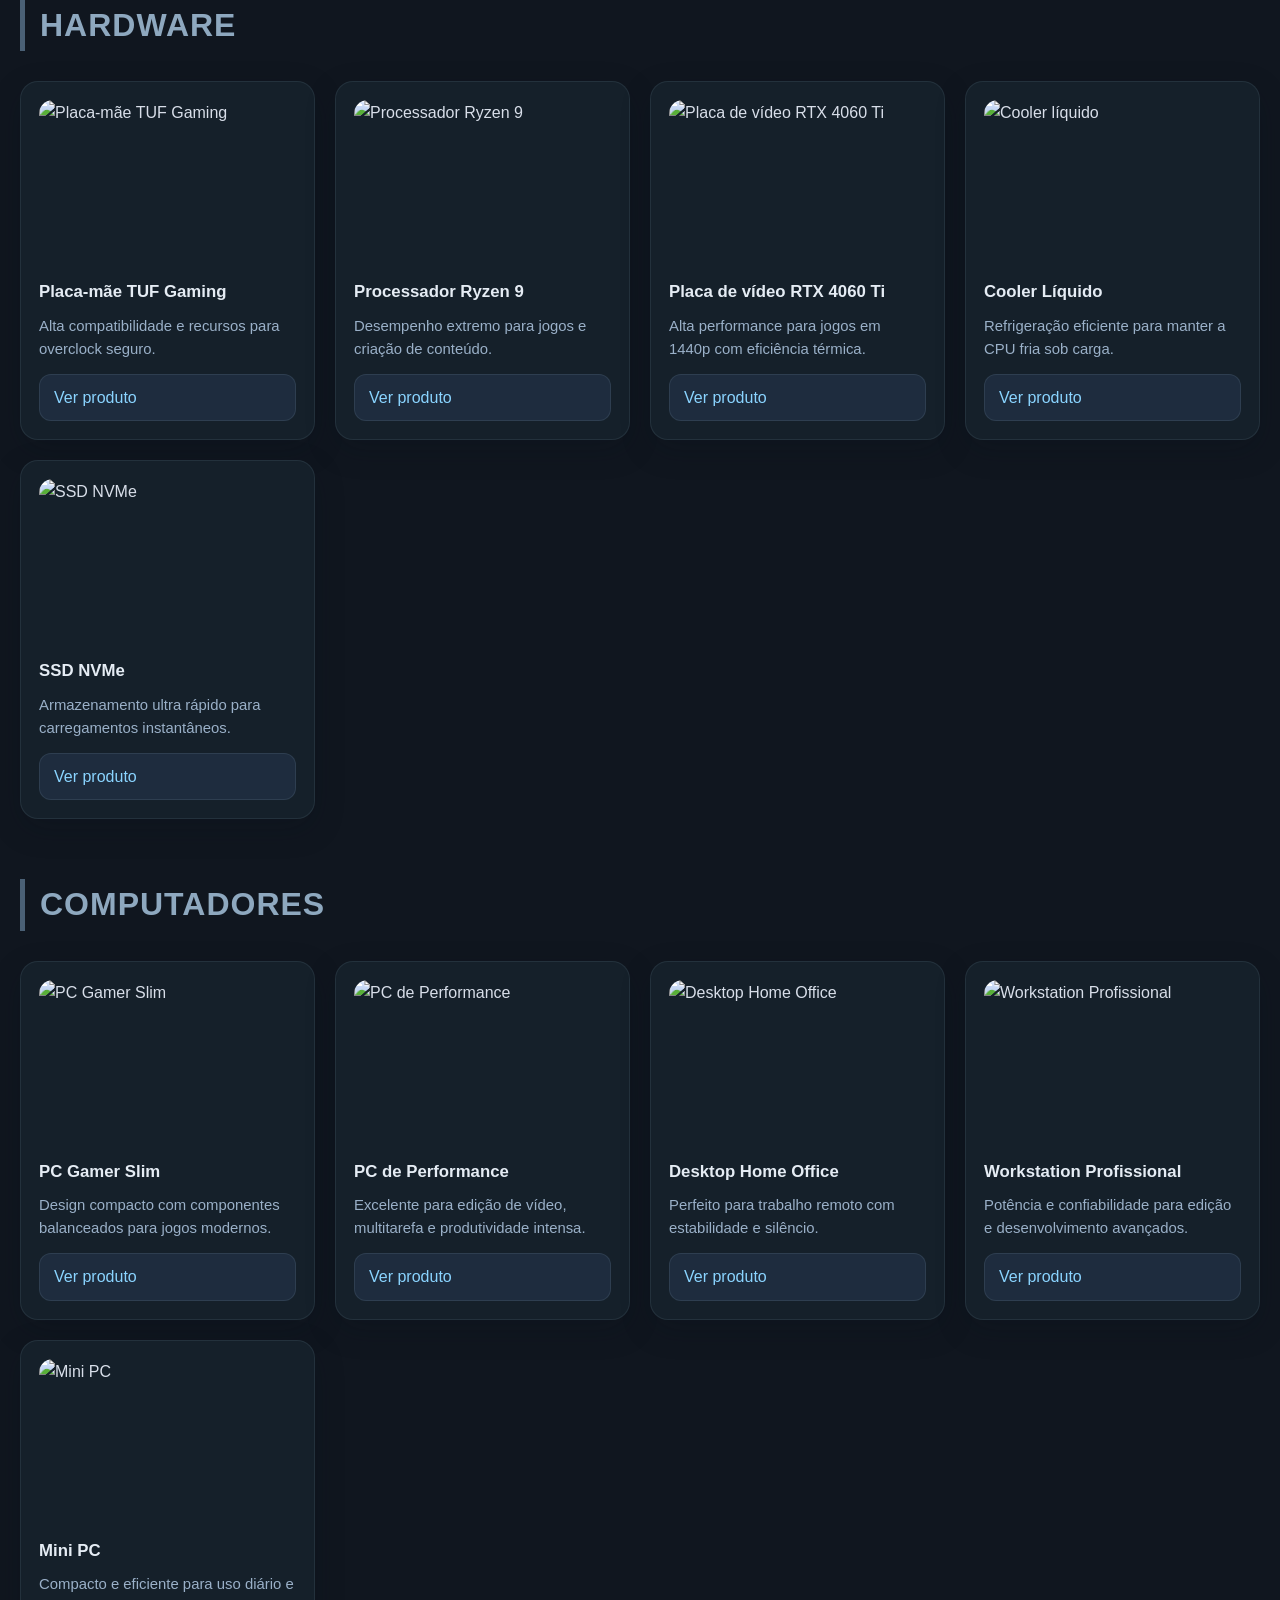
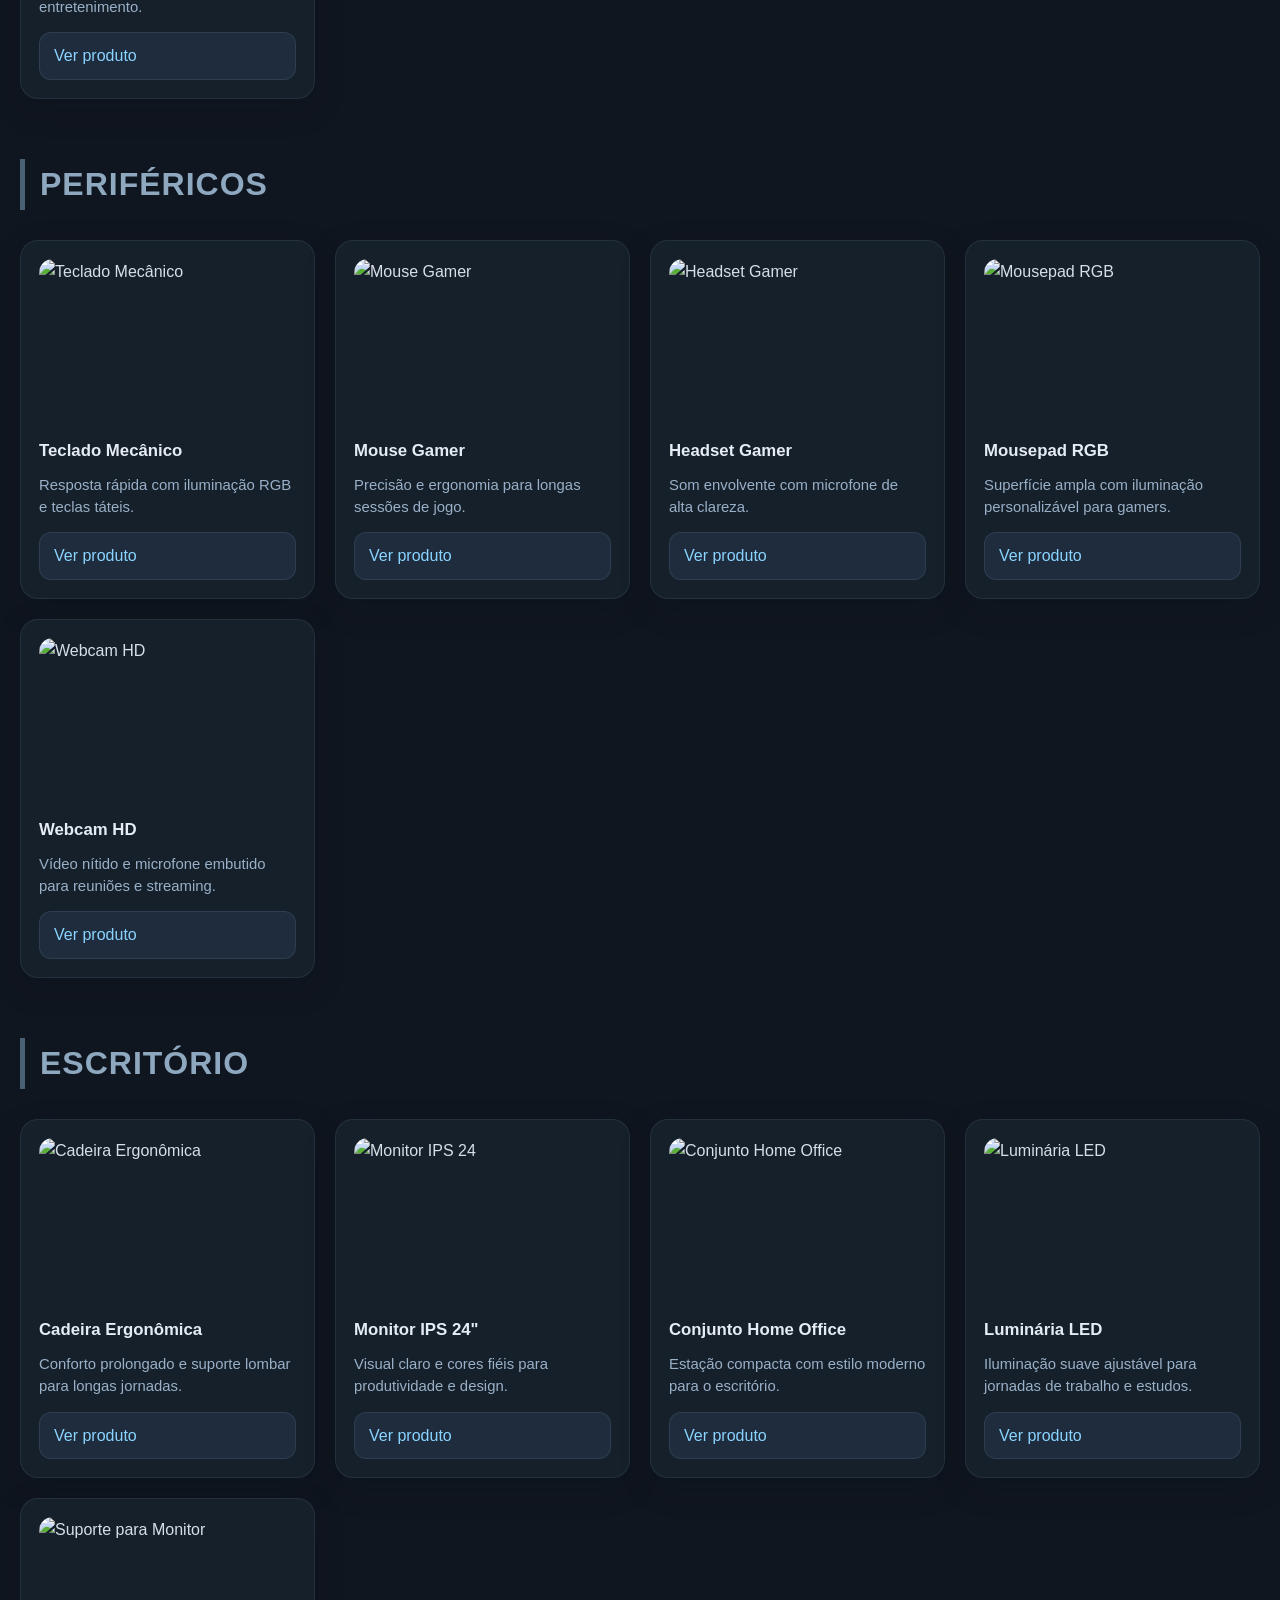
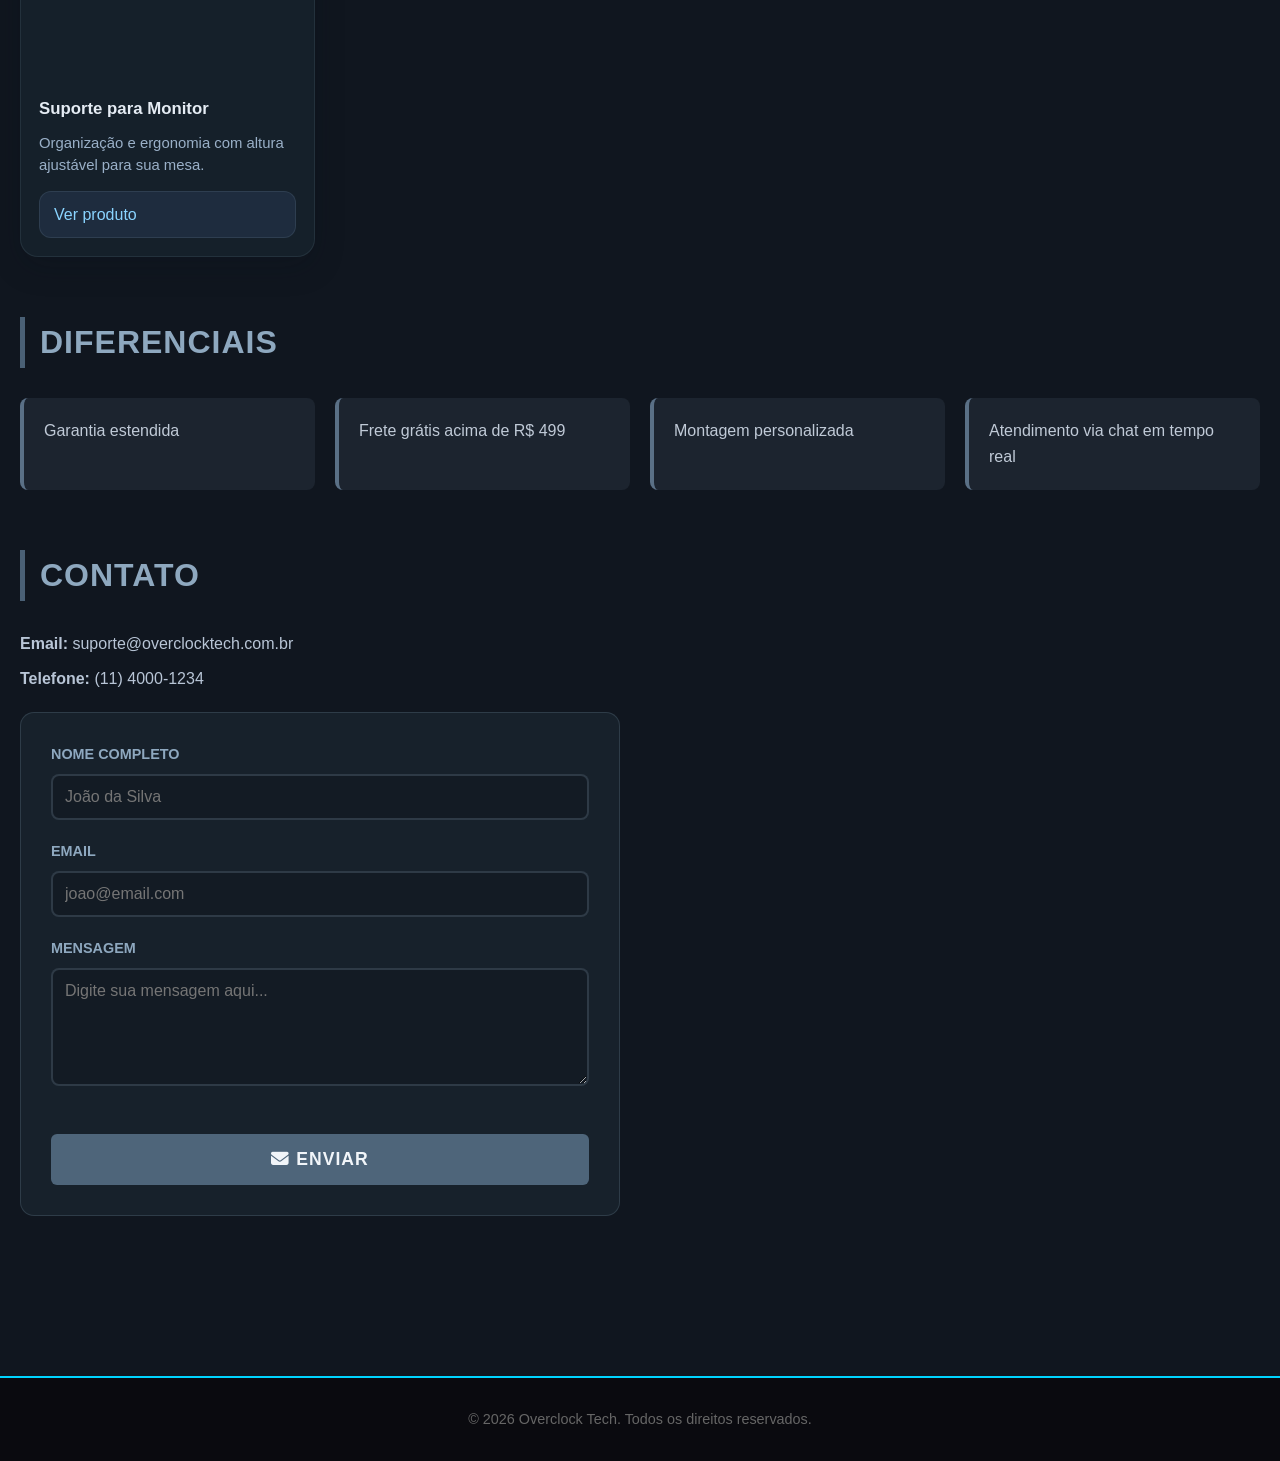
==== commit 660df8b3: "add new cards" ====
--- a/index.html
+++ b/index.html
@@ -1,4 +1,4 @@
-<!DOCTYPE html>
+﻿<!DOCTYPE html>
 <html lang="pt-BR">
 <head>
   <meta charset="UTF-8" />
@@ -57,7 +57,7 @@
           <ul class="splide__list">
             <li class="splide__slide">
               <article data-product-page="hardware/processador.html">
-                <img src="https://images.kabum.com.br/produtos/fotos/426260/processador-amd-ryzen-9-7950x3d-5-7ghz-max-turbo-cache-144mb-am5-16-nucleos-video-integrado-100-100000908wof_1676550951_original.jpg" alt="Processador Ryzen 9" />
+                <img onerror="this.onerror=null;this.src='https://via.placeholder.com/450x300/1c2430/ffffff?text=Imagem+Indisponivel'" src="https://images.kabum.com.br/produtos/fotos/426260/processador-amd-ryzen-9-7950x3d-5-7ghz-max-turbo-cache-144mb-am5-16-nucleos-video-integrado-100-100000908wof_1676550951_original.jpg" alt="Processador Ryzen 9" />
                 <h3>Processador Ryzen 9</h3>
                 <ul>
                   <li>8 núcleos / 16 threads</li>
@@ -71,7 +71,7 @@
             </li>
             <li class="splide__slide">
               <article data-product-page="hardware/placa-video.html">
-                <img src="https://hardwaretimes.com/wp-content/uploads/2022/09/NVIDIA-GeForce-RTX-4090-Graphics-Card-_1-low_res-scale-4_00x-Custom.png" alt="Placa de Vídeo RTX 4090" />
+                <img onerror="this.onerror=null;this.src='https://via.placeholder.com/450x300/1c2430/ffffff?text=Imagem+Indisponivel'" src="https://hardwaretimes.com/wp-content/uploads/2022/09/NVIDIA-GeForce-RTX-4090-Graphics-Card-_1-low_res-scale-4_00x-Custom.png" alt="Placa de Vídeo RTX 4090" />
                 <h3>Placa de Vídeo RTX 4090</h3>
                 <ul>
                   <li>24 GB GDDR6X</li>
@@ -85,7 +85,7 @@
             </li>
             <li class="splide__slide">
               <article data-product-page="hardware/memoria.html">
-                <img src="https://m.media-amazon.com/images/I/61D2DDpDITL._AC_SL1500_.jpg" alt="Memória DDR5 32GB" />
+                <img onerror="this.onerror=null;this.src='https://via.placeholder.com/450x300/1c2430/ffffff?text=Imagem+Indisponivel'" src="https://m.media-amazon.com/images/I/61D2DDpDITL._AC_SL1500_.jpg" alt="Memória DDR5 32GB" />
                 <h3>Memória DDR5 (2x16GB)</h3>
                 <ul>
                   <li>6000 MHz</li>
@@ -99,7 +99,7 @@
             </li>
             <li class="splide__slide">
               <article data-product-page="hardware/ssd.html">
-                <img src="https://th.bing.com/th/id/R.ed782a9ae5beb6ee86650d3df56b8074?rik=86RDPxm%2bmbaZFQ&pid=ImgRaw&r=0" alt="SSD NVMe 1TB" />
+                <img onerror="this.onerror=null;this.src='https://via.placeholder.com/450x300/1c2430/ffffff?text=Imagem+Indisponivel'" src="https://th.bing.com/th/id/R.ed782a9ae5beb6ee86650d3df56b8074?rik=86RDPxm%2bmbaZFQ&pid=ImgRaw&r=0" alt="SSD NVMe 1TB" />
                 <h3>SSD NVMe 1TB</h3>
                 <ul>
                   <li>Leitura 7000 MB/s</li>
@@ -113,7 +113,7 @@
             </li>
             <li class="splide__slide">
               <article data-product-page="hardware/placa-mae.html">
-                <img src="https://images3.kabum.com.br/produtos/fotos/165133/placa-mae-asus-tuf-gaming-a520m-plus-ii-amd-am4-matx-ddr4-preto-90mb17g0-m0eay0_1736968906_gg.jpg" alt="Placa-Mãe A520M-PLUS" />
+                <img onerror="this.onerror=null;this.src='https://via.placeholder.com/450x300/1c2430/ffffff?text=Imagem+Indisponivel'" src="https://images3.kabum.com.br/produtos/fotos/165133/placa-mae-asus-tuf-gaming-a520m-plus-ii-amd-am4-matx-ddr4-preto-90mb17g0-m0eay0_1736968906_gg.jpg" alt="Placa-Mãe A520M-PLUS" />
                 <h3>Placa-Mãe A520M-PLUS</h3>
                 <ul>
                   <li>Socket AMD AM4</li>
@@ -127,7 +127,7 @@
             </li>
             <li class="splide__slide">
               <article data-product-page="hardware/fonte.html">
-                <img src="https://images8.kabum.com.br/produtos/fotos/369658/fonte-msi-mag-a650bn-atx-650w-80-plus-bronze-pfc-ativo-entrada-bivolt-preto-306-7zp2b22-ce0_1665770994_gg.jpg" alt="Fonte MSI 650W" />
+                <img onerror="this.onerror=null;this.src='https://via.placeholder.com/450x300/1c2430/ffffff?text=Imagem+Indisponivel'" src="https://images8.kabum.com.br/produtos/fotos/369658/fonte-msi-mag-a650bn-atx-650w-80-plus-bronze-pfc-ativo-entrada-bivolt-preto-306-7zp2b22-ce0_1665770994_gg.jpg" alt="Fonte MSI 650W" />
                 <h3>Fonte MSI 650W</h3>
                 <ul>
                   <li>650W</li>
@@ -141,7 +141,7 @@
             </li>
             <li class="splide__slide">
               <article data-product-page="hardware/gabinete.html">
-                <img src="https://img.terabyteshop.com.br/produto/g/gabinete-gamer-corsair-4000d-airflow-mid-tower-vidro-temperado-atx-black-sem-fonte-com-2-fans-cc-9011200-ww_110486.jpg" alt="Gabinete Corsair 4000D" />
+                <img onerror="this.onerror=null;this.src='https://via.placeholder.com/450x300/1c2430/ffffff?text=Imagem+Indisponivel'" src="https://img.terabyteshop.com.br/produto/g/gabinete-gamer-corsair-4000d-airflow-mid-tower-vidro-temperado-atx-black-sem-fonte-com-2-fans-cc-9011200-ww_110486.jpg" alt="Gabinete Corsair 4000D" />
                 <h3>Gabinete Corsair 4000D</h3>
                 <ul>
                   <li>Suporte ATX e GPU de até 386 mm</li>
@@ -200,6 +200,150 @@
       </div>
     </section>
 
+        <section id="hardware">
+      <h2>Hardware</h2>
+      <div class="product-card-grid">
+        <article class="product-card">
+          <img onerror="this.onerror=null;this.src='https://via.placeholder.com/450x300/1c2430/ffffff?text=Imagem+Indisponivel'" src="https://placehold.co/450x300?text=Hardware+01" alt="Placa-mãe TUF Gaming" />
+          <h3>Placa-mãe TUF Gaming</h3>
+          <p>Alta compatibilidade e recursos para overclock seguro.</p>
+          <a href="hardware/placa-mae.html">Ver produto</a>
+        </article>
+        <article class="product-card">
+          <img onerror="this.onerror=null;this.src='https://via.placeholder.com/450x300/1c2430/ffffff?text=Imagem+Indisponivel'" src="https://placehold.co/450x300?text=Hardware+02" alt="Processador Ryzen 9" />
+          <h3>Processador Ryzen 9</h3>
+          <p>Desempenho extremo para jogos e criação de conteúdo.</p>
+          <a href="hardware/processador.html">Ver produto</a>
+        </article>
+        <article class="product-card">
+          <img onerror="this.onerror=null;this.src='https://via.placeholder.com/450x300/1c2430/ffffff?text=Imagem+Indisponivel'" src="https://placehold.co/450x300?text=Hardware+03" alt="Placa de vídeo RTX 4060 Ti" />
+          <h3>Placa de vídeo RTX 4060 Ti</h3>
+          <p>Alta performance para jogos em 1440p com eficiência térmica.</p>
+          <a href="hardware/placa-video.html">Ver produto</a>
+        </article>
+        <article class="product-card">
+          <img onerror="this.onerror=null;this.src='https://via.placeholder.com/450x300/1c2430/ffffff?text=Imagem+Indisponivel'" src="https://placehold.co/450x300?text=Hardware+04" alt="Cooler líquido" />
+          <h3>Cooler Líquido</h3>
+          <p>Refrigeração eficiente para manter a CPU fria sob carga.</p>
+          <a href="#">Ver produto</a>
+        </article>
+        <article class="product-card">
+          <img onerror="this.onerror=null;this.src='https://via.placeholder.com/450x300/1c2430/ffffff?text=Imagem+Indisponivel'" src="https://placehold.co/450x300?text=Hardware+05" alt="SSD NVMe" />
+          <h3>SSD NVMe</h3>
+          <p>Armazenamento ultra rápido para carregamentos instantâneos.</p>
+          <a href="#">Ver produto</a>
+        </article>
+      </div>
+    </section>
+
+    <section id="computadores">
+      <h2>Computadores</h2>
+      <div class="product-card-grid">
+        <article class="product-card">
+          <img onerror="this.onerror=null;this.src='https://via.placeholder.com/450x300/1c2430/ffffff?text=Imagem+Indisponivel'" src="https://placehold.co/450x300?text=Computador+01" alt="PC Gamer Slim" />
+          <h3>PC Gamer Slim</h3>
+          <p>Design compacto com componentes balanceados para jogos modernos.</p>
+          <a href="#">Ver produto</a>
+        </article>
+        <article class="product-card">
+          <img onerror="this.onerror=null;this.src='https://via.placeholder.com/450x300/1c2430/ffffff?text=Imagem+Indisponivel'" src="https://placehold.co/450x300?text=Computador+02" alt="PC de Performance" />
+          <h3>PC de Performance</h3>
+          <p>Excelente para edição de vídeo, multitarefa e produtividade intensa.</p>
+          <a href="#">Ver produto</a>
+        </article>
+        <article class="product-card">
+          <img onerror="this.onerror=null;this.src='https://via.placeholder.com/450x300/1c2430/ffffff?text=Imagem+Indisponivel'" src="https://placehold.co/450x300?text=Computador+03" alt="Desktop Home Office" />
+          <h3>Desktop Home Office</h3>
+          <p>Perfeito para trabalho remoto com estabilidade e silêncio.</p>
+          <a href="#">Ver produto</a>
+        </article>
+        <article class="product-card">
+          <img onerror="this.onerror=null;this.src='https://via.placeholder.com/450x300/1c2430/ffffff?text=Imagem+Indisponivel'" src="https://placehold.co/450x300?text=Computador+04" alt="Workstation Profissional" />
+          <h3>Workstation Profissional</h3>
+          <p>Potência e confiabilidade para edição e desenvolvimento avançados.</p>
+          <a href="#">Ver produto</a>
+        </article>
+        <article class="product-card">
+          <img onerror="this.onerror=null;this.src='https://via.placeholder.com/450x300/1c2430/ffffff?text=Imagem+Indisponivel'" src="https://placehold.co/450x300?text=Computador+05" alt="Mini PC" />
+          <h3>Mini PC</h3>
+          <p>Compacto e eficiente para uso diário e entretenimento.</p>
+          <a href="#">Ver produto</a>
+        </article>
+      </div>
+    </section>
+
+    <section id="perifericos">
+      <h2>Periféricos</h2>
+      <div class="product-card-grid">
+        <article class="product-card">
+          <img onerror="this.onerror=null;this.src='https://via.placeholder.com/450x300/1c2430/ffffff?text=Imagem+Indisponivel'" src="https://placehold.co/450x300?text=Periferico+01" alt="Teclado Mecânico" />
+          <h3>Teclado Mecânico</h3>
+          <p>Resposta rápida com iluminação RGB e teclas táteis.</p>
+          <a href="#">Ver produto</a>
+        </article>
+        <article class="product-card">
+          <img onerror="this.onerror=null;this.src='https://via.placeholder.com/450x300/1c2430/ffffff?text=Imagem+Indisponivel'" src="https://placehold.co/450x300?text=Periferico+02" alt="Mouse Gamer" />
+          <h3>Mouse Gamer</h3>
+          <p>Precisão e ergonomia para longas sessões de jogo.</p>
+          <a href="#">Ver produto</a>
+        </article>
+        <article class="product-card">
+          <img onerror="this.onerror=null;this.src='https://via.placeholder.com/450x300/1c2430/ffffff?text=Imagem+Indisponivel'" src="https://placehold.co/450x300?text=Periferico+03" alt="Headset Gamer" />
+          <h3>Headset Gamer</h3>
+          <p>Som envolvente com microfone de alta clareza.</p>
+          <a href="#">Ver produto</a>
+        </article>
+        <article class="product-card">
+          <img onerror="this.onerror=null;this.src='https://via.placeholder.com/450x300/1c2430/ffffff?text=Imagem+Indisponivel'" src="https://placehold.co/450x300?text=Periferico+04" alt="Mousepad RGB" />
+          <h3>Mousepad RGB</h3>
+          <p>Superfície ampla com iluminação personalizável para gamers.</p>
+          <a href="#">Ver produto</a>
+        </article>
+        <article class="product-card">
+          <img onerror="this.onerror=null;this.src='https://via.placeholder.com/450x300/1c2430/ffffff?text=Imagem+Indisponivel'" src="https://placehold.co/450x300?text=Periferico+05" alt="Webcam HD" />
+          <h3>Webcam HD</h3>
+          <p>Vídeo nítido e microfone embutido para reuniões e streaming.</p>
+          <a href="#">Ver produto</a>
+        </article>
+      </div>
+    </section>
+
+    <section id="escritorio">
+      <h2>Escritório</h2>
+      <div class="product-card-grid">
+        <article class="product-card">
+          <img onerror="this.onerror=null;this.src='https://via.placeholder.com/450x300/1c2430/ffffff?text=Imagem+Indisponivel'" src="https://placehold.co/450x300?text=Escritorio+01" alt="Cadeira Ergonômica" />
+          <h3>Cadeira Ergonômica</h3>
+          <p>Conforto prolongado e suporte lombar para longas jornadas.</p>
+          <a href="#">Ver produto</a>
+        </article>
+        <article class="product-card">
+          <img onerror="this.onerror=null;this.src='https://via.placeholder.com/450x300/1c2430/ffffff?text=Imagem+Indisponivel'" src="https://placehold.co/450x300?text=Escritorio+02" alt="Monitor IPS 24" />
+          <h3>Monitor IPS 24"</h3>
+          <p>Visual claro e cores fiéis para produtividade e design.</p>
+          <a href="#">Ver produto</a>
+        </article>
+        <article class="product-card">
+          <img onerror="this.onerror=null;this.src='https://via.placeholder.com/450x300/1c2430/ffffff?text=Imagem+Indisponivel'" src="https://placehold.co/450x300?text=Escritorio+03" alt="Conjunto Home Office" />
+          <h3>Conjunto Home Office</h3>
+          <p>Estação compacta com estilo moderno para o escritório.</p>
+          <a href="#">Ver produto</a>
+        </article>
+        <article class="product-card">
+          <img onerror="this.onerror=null;this.src='https://via.placeholder.com/450x300/1c2430/ffffff?text=Imagem+Indisponivel'" src="https://placehold.co/450x300?text=Escritorio+04" alt="Luminária LED" />
+          <h3>Luminária LED</h3>
+          <p>Iluminação suave ajustável para jornadas de trabalho e estudos.</p>
+          <a href="#">Ver produto</a>
+        </article>
+        <article class="product-card">
+          <img onerror="this.onerror=null;this.src='https://via.placeholder.com/450x300/1c2430/ffffff?text=Imagem+Indisponivel'" src="https://placehold.co/450x300?text=Escritorio+05" alt="Suporte para Monitor" />
+          <h3>Suporte para Monitor</h3>
+          <p>Organização e ergonomia com altura ajustável para sua mesa.</p>
+          <a href="#">Ver produto</a>
+        </article>
+      </div>
+    </section>
+
     <section id="diferenciais">
       <h2>Diferenciais</h2>
       <ul>
@@ -209,7 +353,7 @@
         <li>Atendimento via chat em tempo real</li>
       </ul>
     </section>
-    <!-- Contato -->
+
     <section id="contato">
       <h2>Contato</h2>
       <p><b>Email:</b> suporte@overclocktech.com.br</p>
@@ -300,4 +444,10 @@
     <p>&copy; 2026 Overclock Tech. Todos os direitos reservados.</p>
   </footer>
 </body>
-</html>+</html>
+
+
+
+
+
+
--- a/style.css
+++ b/style.css
@@ -341,6 +341,67 @@
   border-bottom: none;
 }
 
+.product-card-grid {
+  display: grid;
+  grid-template-columns: repeat(auto-fit, minmax(240px, 1fr));
+  gap: 20px;
+  margin-top: 20px;
+}
+
+.product-card {
+  display: flex;
+  flex-direction: column;
+  gap: 14px;
+  padding: 18px;
+  background: #15202a;
+  border: 1px solid rgba(142, 168, 191, 0.12);
+  border-radius: 18px;
+  transition: transform 0.25s ease, box-shadow 0.25s ease, border-color 0.25s ease;
+}
+
+.product-card:hover {
+  transform: translateY(-4px);
+  box-shadow: 0 16px 30px rgba(0, 0, 0, 0.18);
+  border-color: rgba(142, 168, 191, 0.25);
+}
+
+.product-card img {
+  width: 100%;
+  height: 170px;
+  object-fit: cover;
+  border-radius: 14px;
+}
+
+.product-card h3 {
+  font-size: 1.05rem;
+  color: #e5ecf4;
+  margin: 0;
+}
+
+.product-card p {
+  color: #9ab0c8;
+  font-size: 0.93rem;
+  margin: 0;
+  line-height: 1.5;
+}
+
+.product-card a {
+  display: inline-block;
+  margin-top: auto;
+  padding: 10px 14px;
+  background: #1e2c3e;
+  color: #8ad4ff;
+  border-radius: 12px;
+  text-decoration: none;
+  border: 1px solid rgba(142, 168, 191, 0.14);
+  transition: background-color 0.25s ease, transform 0.25s ease;
+}
+
+.product-card a:hover {
+  background: #283b52;
+  transform: translateY(-1px);
+}
+
 li.splide__slide {
   display: flex;
   flex: 0 0 20% !important;
@@ -654,6 +715,11 @@
   margin-left: 12px;
   color: #5a7086;
 }
+@media (max-width: 1160px) {
+  #diferenciais {
+    display: none;
+  }
+}
 
 /* Responsividade */
 @media (max-width: 768px) {
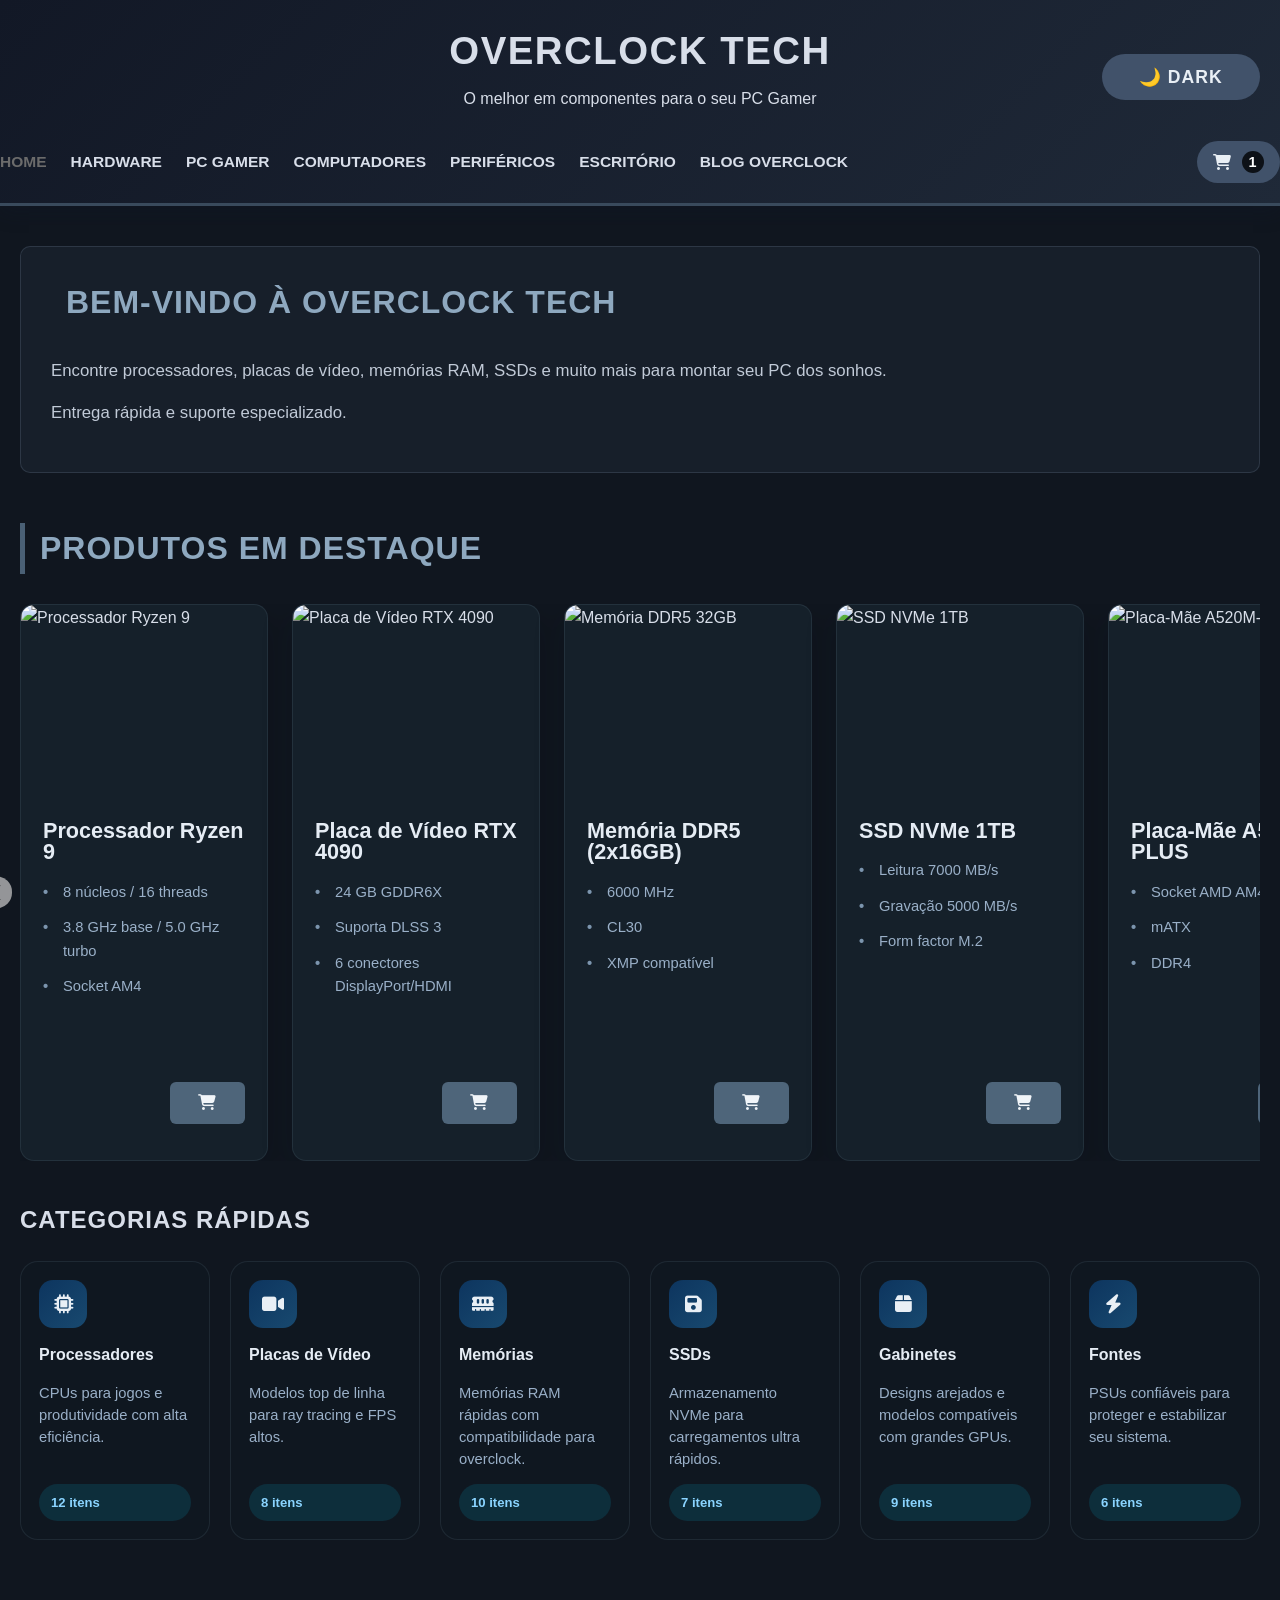
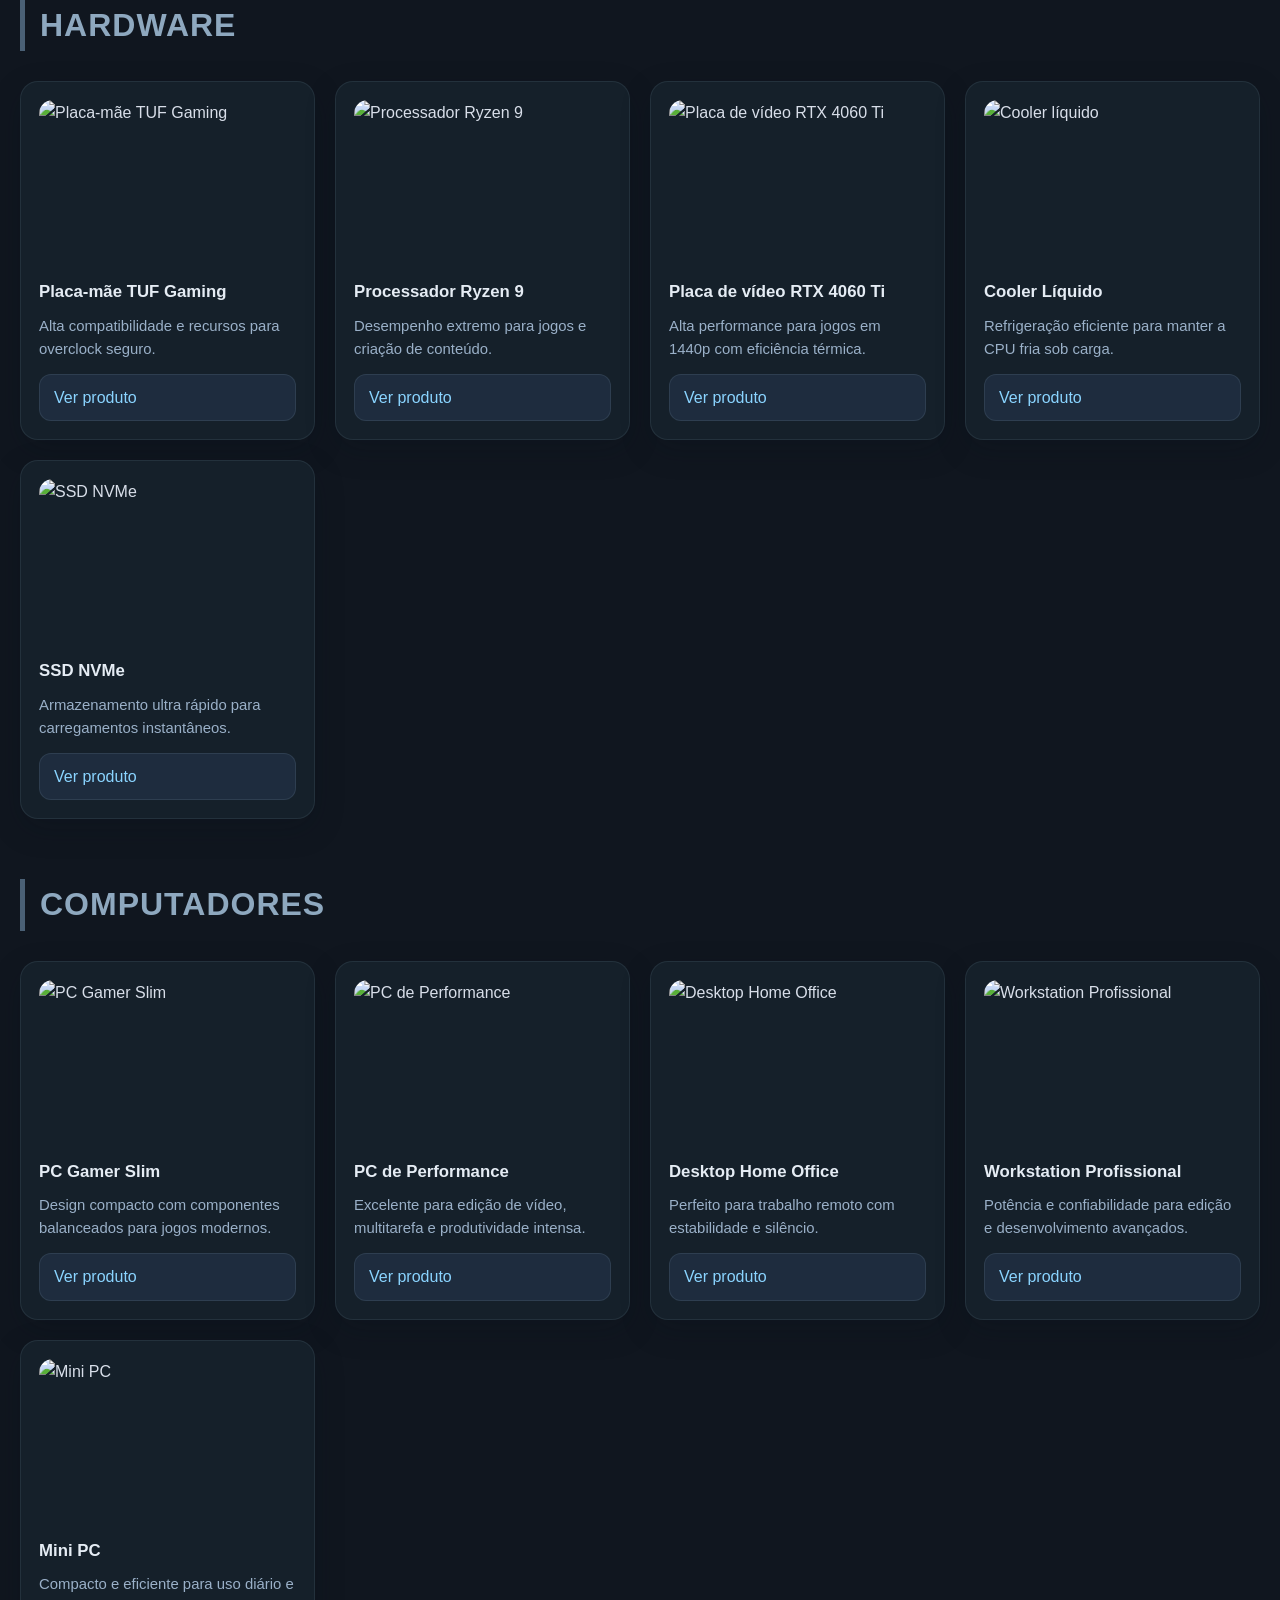
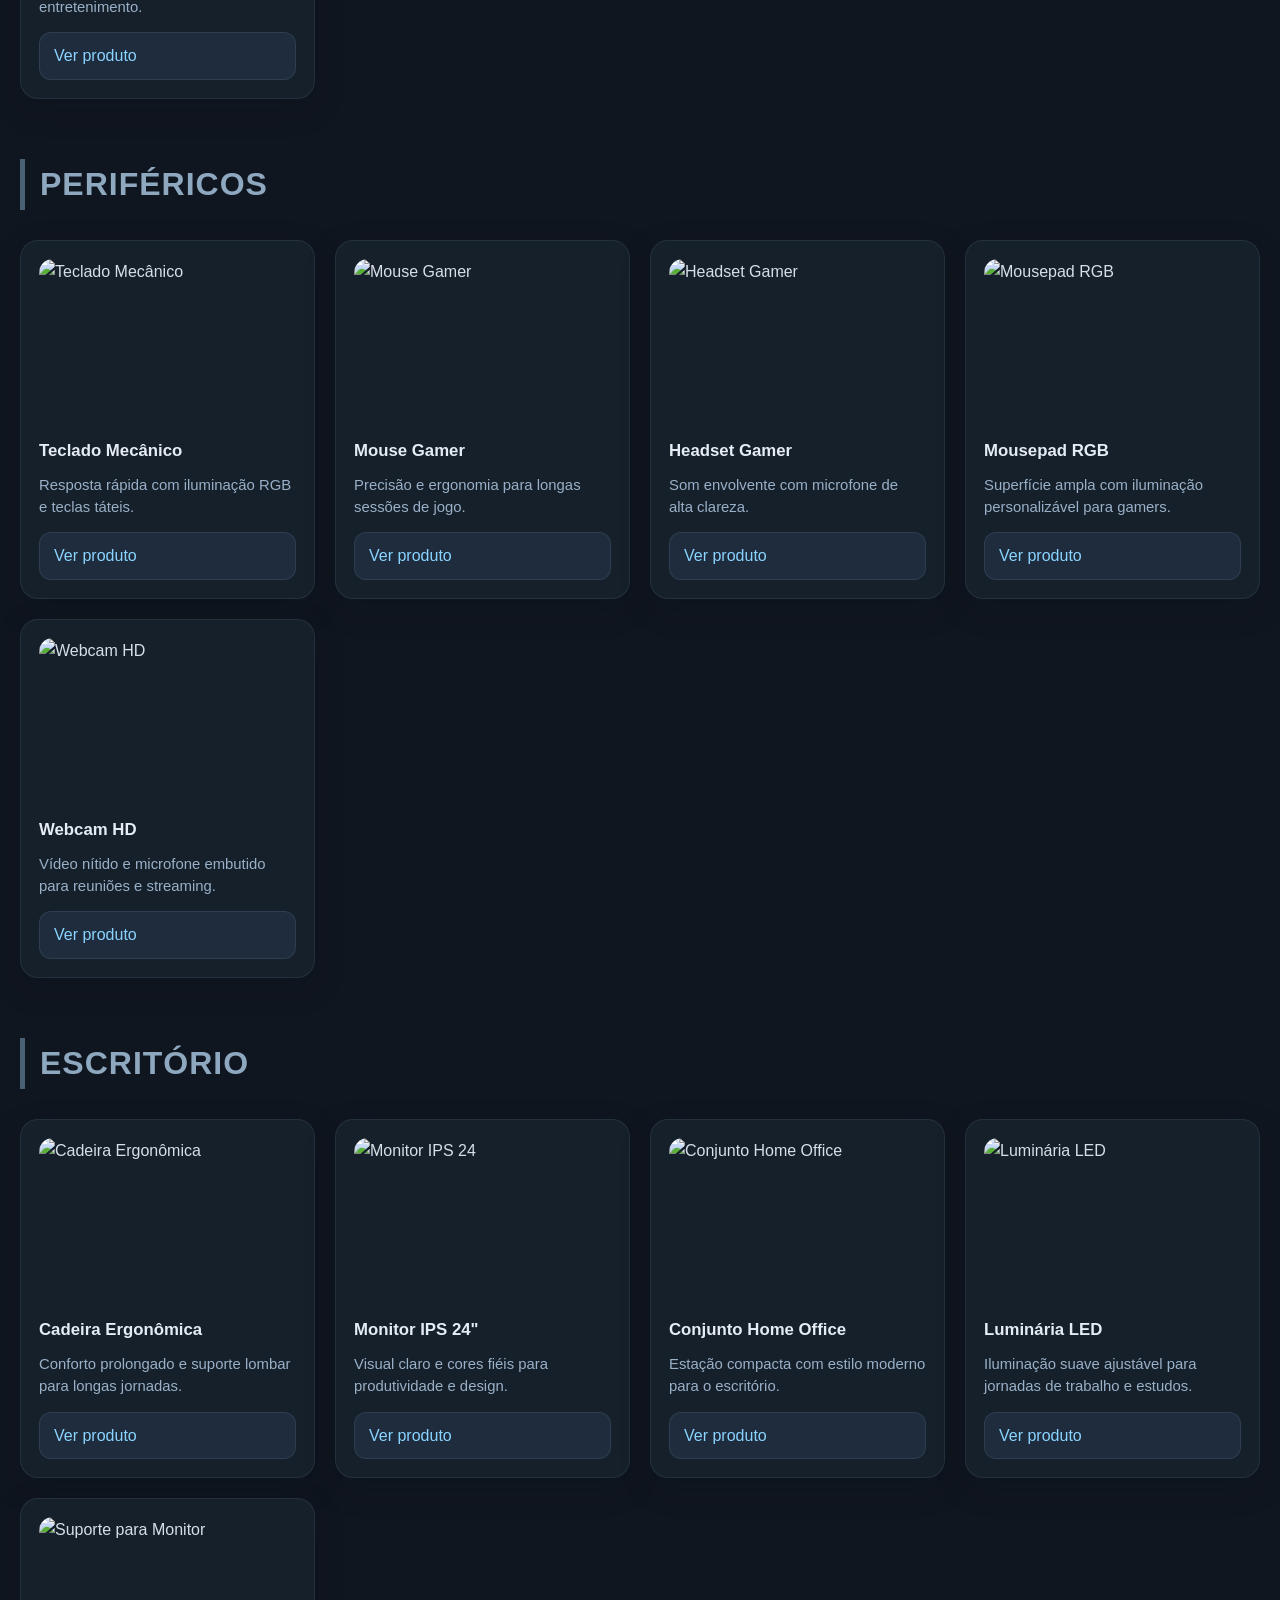
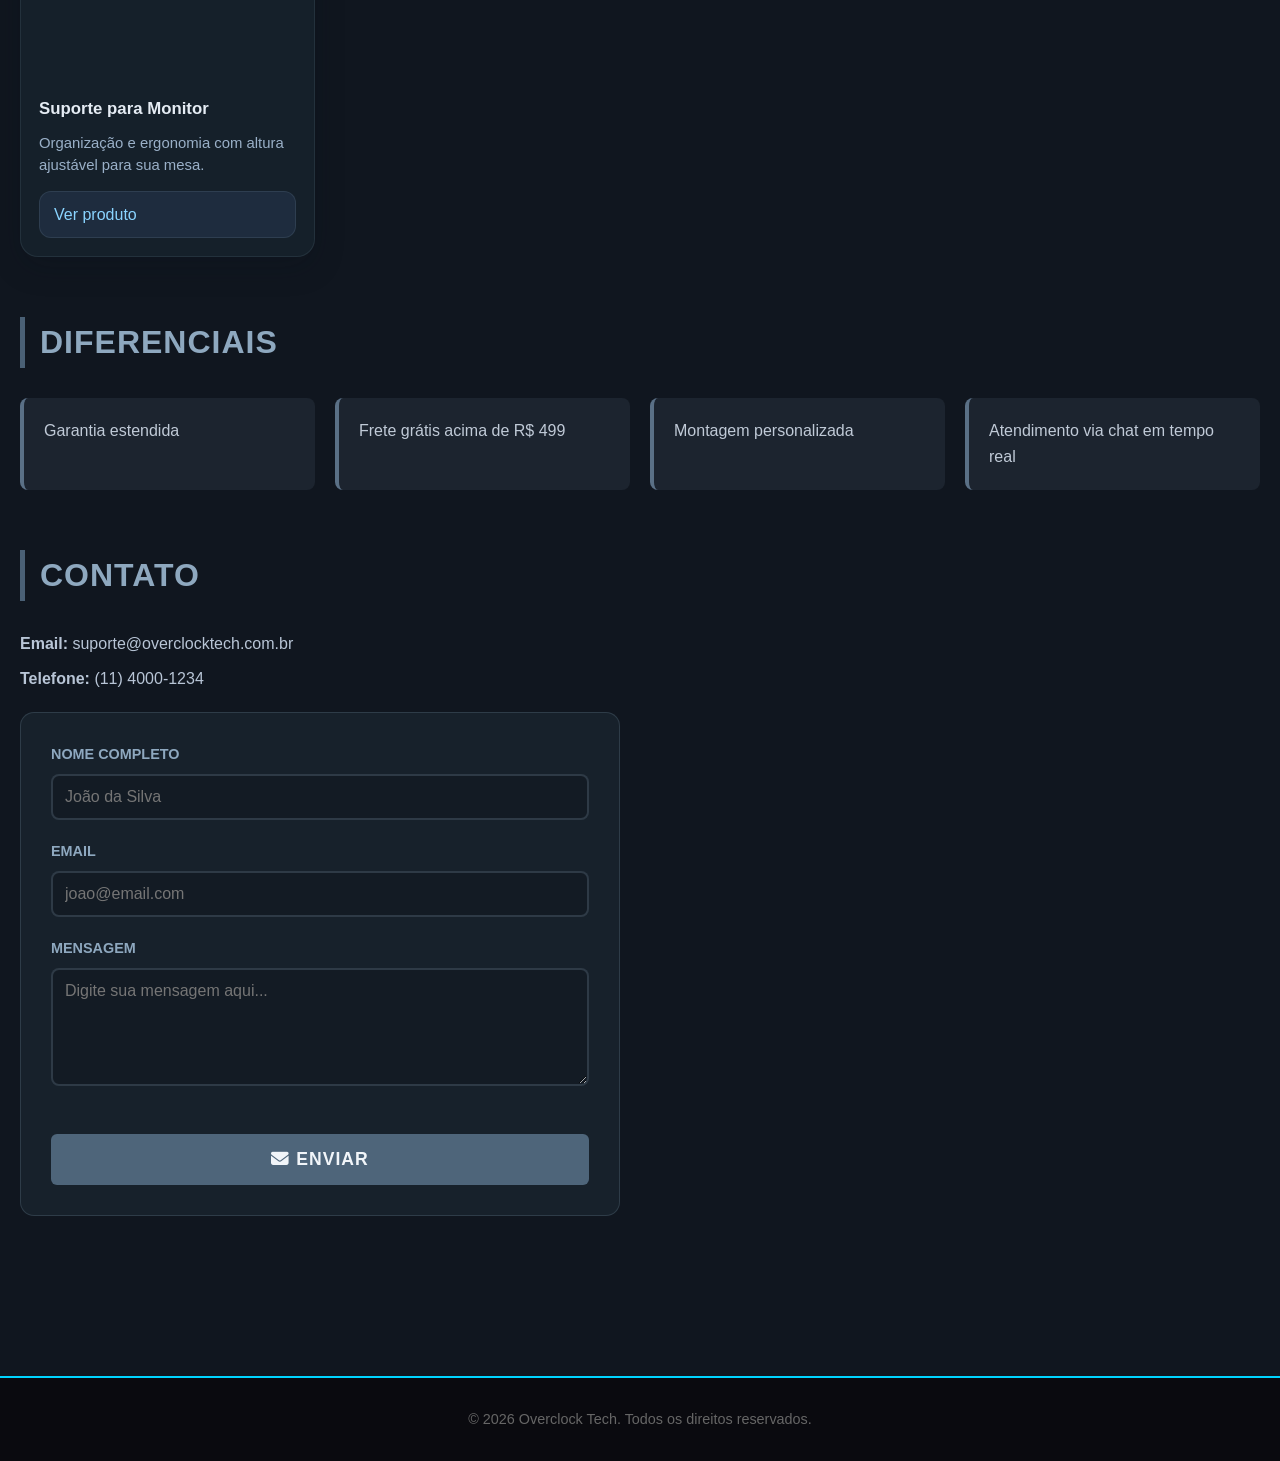
==== commit b8971e35: "add theme toggle button and light theme styles" ====
--- a/index.html
+++ b/index.html
@@ -13,6 +13,7 @@
     <div class="header-container">
       <h1>Overclock Tech</h1>
       <p>O melhor em componentes para o seu PC Gamer</p>
+      <button id="theme-toggle" class="theme-toggle" type="button" aria-label="Mudar para tema claro"><span id="icon-toggle">🌙</span> dark</button>
       <nav>
         <ul>
           <li><a href="" class="nav-link--disable">Home</a></li>
@@ -393,6 +394,22 @@
     const cartCard = document.querySelector('.cart-card');
     const cartRemove = document.querySelector('.cart-card__remove');
     const cartCount = document.querySelector('.cart-count');
+    const themeToggle = document.getElementById('theme-toggle');
+    const bodyElement = document.body;
+
+    const savedTheme = localStorage.getItem('siteTheme');
+    if (savedTheme === 'light') {
+      bodyElement.classList.add('light-theme');
+      themeToggle.textContent = '☀️ light';
+      themeToggle.setAttribute('aria-label', 'Mudar para tema escuro');
+    }
+
+    themeToggle.addEventListener('click', () => {
+      const isLight = bodyElement.classList.toggle('light-theme');
+      themeToggle.textContent = isLight ? '☀️ light' : '🌙 dark';
+      themeToggle.setAttribute('aria-label', isLight ? 'Mudar para tema escuro' : 'Mudar para tema claro');
+      localStorage.setItem('siteTheme', isLight ? 'light' : 'dark');
+    });
 
     cartButton.addEventListener('click', event => {
       event.stopPropagation();
--- a/style.css
+++ b/style.css
@@ -75,7 +75,34 @@
   max-width: calc(112.5em - 40px);
   margin: auto;
   text-align: center;
-}
+  position: relative;
+}
+
+.theme-toggle {
+  position: absolute;
+  right: 20px;
+  top: 24px;
+  width: 9em;
+  height: 46px;
+  border-radius: 999px;
+  border: none;
+  background: #41526a;
+  color: #e9eff5;
+  font-size: 1.1rem;
+  cursor: pointer;
+  transition: transform 0.25s ease, background-color 0.25s ease;
+  padding: 0;
+}
+
+.theme-toggle:hover {
+  background: #5c7189;
+  transform: translateY(-1px);
+}
+
+/* #icon-toggle {
+  position: relative;
+  top: -2px;
+} */
 
 .cart-widget {
   position: relative;
@@ -212,6 +239,113 @@
   font-weight: bold;
 }
 
+body.light-theme {
+  background-color: #f8fafc;
+  color: #1f2937;
+}
+
+body.light-theme header {
+  background: linear-gradient(135deg, #eef2ff 0%, #dbeafe 100%);
+  border-bottom-color: #cbd5e1;
+  box-shadow: 0 6px 18px rgba(148, 163, 184, 0.25);
+}
+
+body.light-theme header h1,
+body.light-theme header nav a,
+body.light-theme .cart-card__title,
+body.light-theme .category-card h4,
+body.light-theme .product-card h3,
+body.light-theme article h3 {
+  color: #0f172a;
+}
+
+body.light-theme header > p,
+body.light-theme .cart-card__meta,
+body.light-theme .category-card p,
+body.light-theme .product-card p,
+body.light-theme article p,
+body.light-theme article li {
+  color: #475569;
+}
+
+body.light-theme header nav a:hover {
+  color: #2563eb;
+  border-bottom-color: #2563eb;
+}
+
+body.light-theme .cart-button {
+  background: #81b7ff;
+  color: #0f172a;
+}
+
+body.light-theme .cart-button:hover {
+  background: #6ba1e9;
+}
+
+body.light-theme .cart-card {
+  background: #ffffff;
+  border-color: rgba(148, 163, 184, 0.35);
+}
+
+body.light-theme .cart-card__remove {
+  background: #e2e8f0;
+  color: #0f172a;
+}
+
+body.light-theme .cart-card__link {
+  background: #e2e8f0;
+  color: #0f172a;
+  border-color: rgba(148, 163, 184, 0.35);
+}
+
+body.light-theme #home,
+body.light-theme .category-card,
+body.light-theme .product-card,
+body.light-theme article {
+  background: #ffffff;
+  border-color: rgba(148, 163, 184, 0.35);
+}
+
+body.light-theme #home p {
+  color: #475569;
+}
+
+body.light-theme .category-card__icon {
+  background: linear-gradient(135deg, #2563eb 0%, #3b82f6 100%);
+}
+
+body.light-theme .category-card__badge {
+  background: rgba(59, 130, 246, 0.12);
+  color: #2563eb;
+}
+
+body.light-theme .product-card a {
+  background: #e2e8f0;
+  color: #1d4ed8;
+}
+
+body.light-theme .product-card a:hover {
+  background: #dbeafe;
+}
+
+body.light-theme article {
+  box-shadow: 0 10px 30px rgba(148, 163, 184, 0.18);
+}
+
+body.light-theme article:hover {
+  box-shadow: 0 14px 35px rgba(148, 163, 184, 0.22);
+}
+
+body.light-theme .theme-toggle {
+  background: #81b7ff;
+  color: #0f172a;
+  border: 1px solid #81b7ff;
+}
+
+body.light-theme .theme-toggle:hover {
+  background: #6ba1e9;
+}
+
 /* Main */
 main {
   max-width: 1800px;
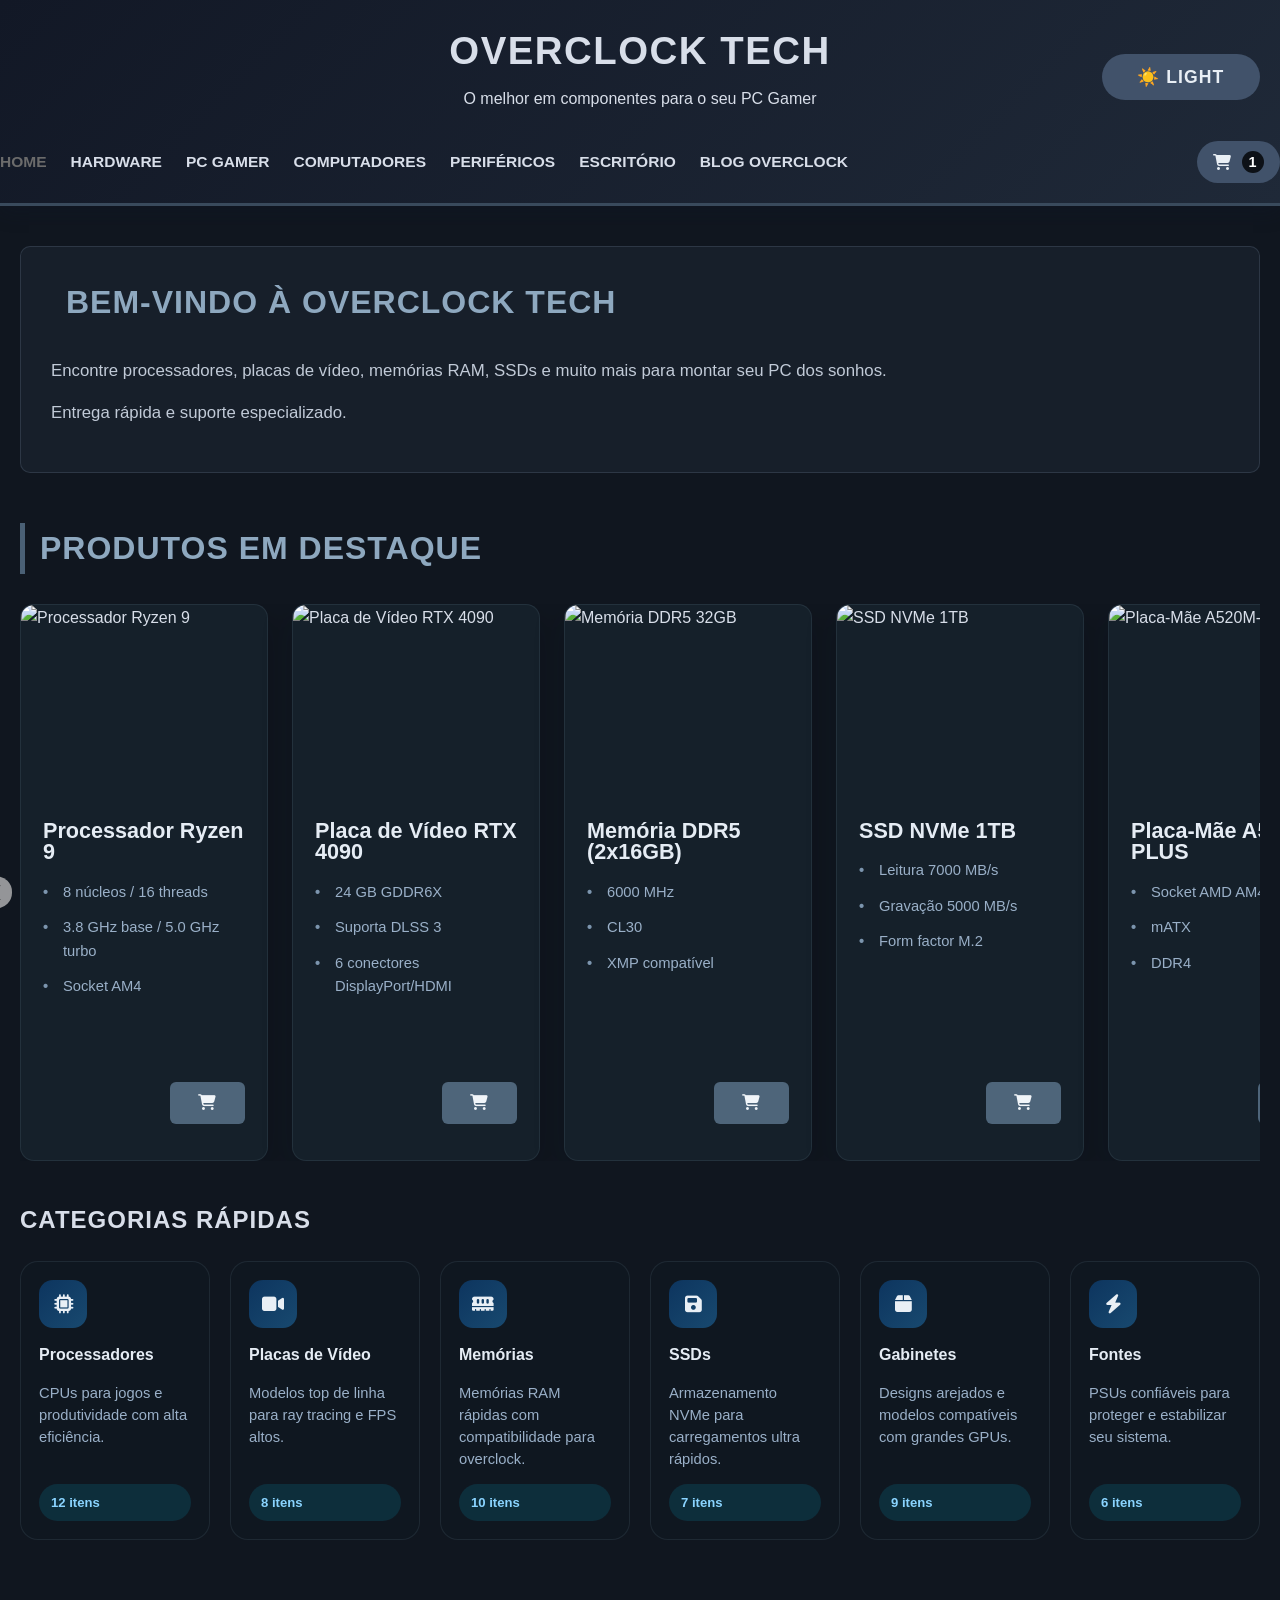
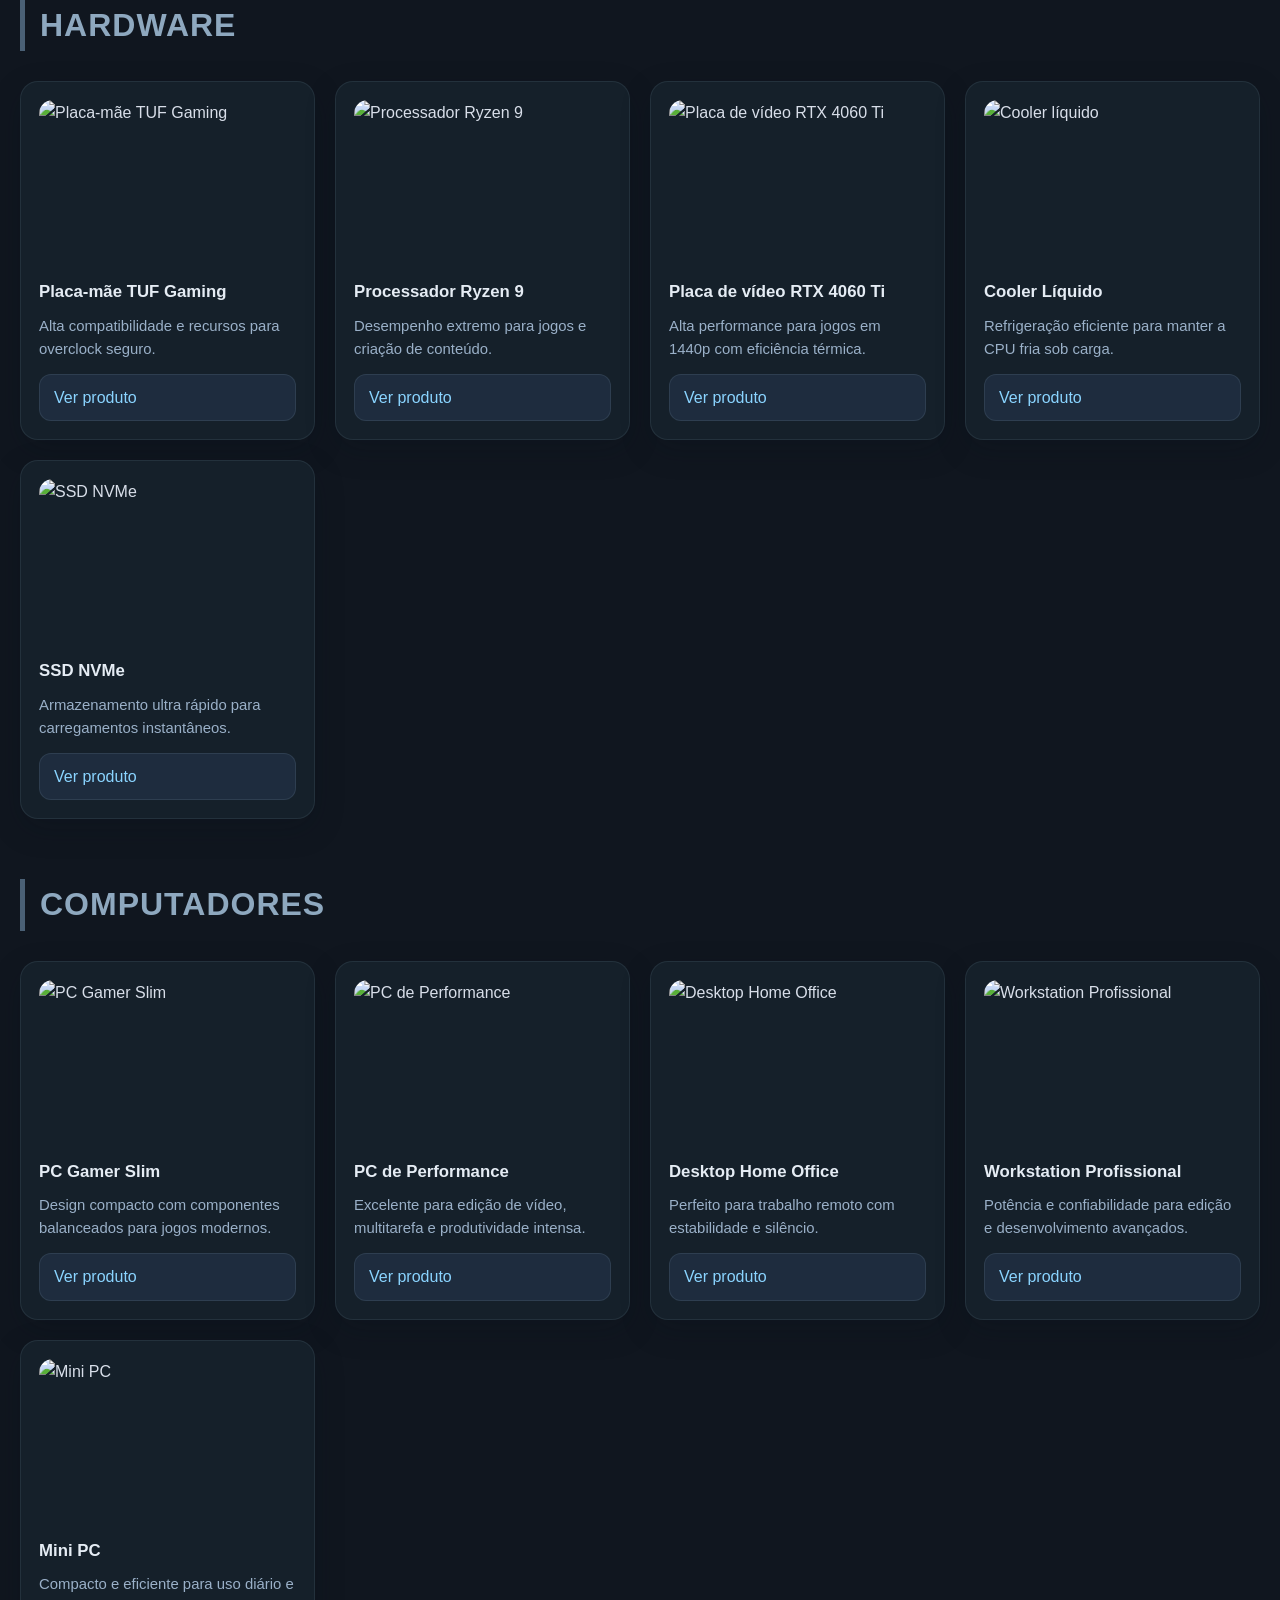
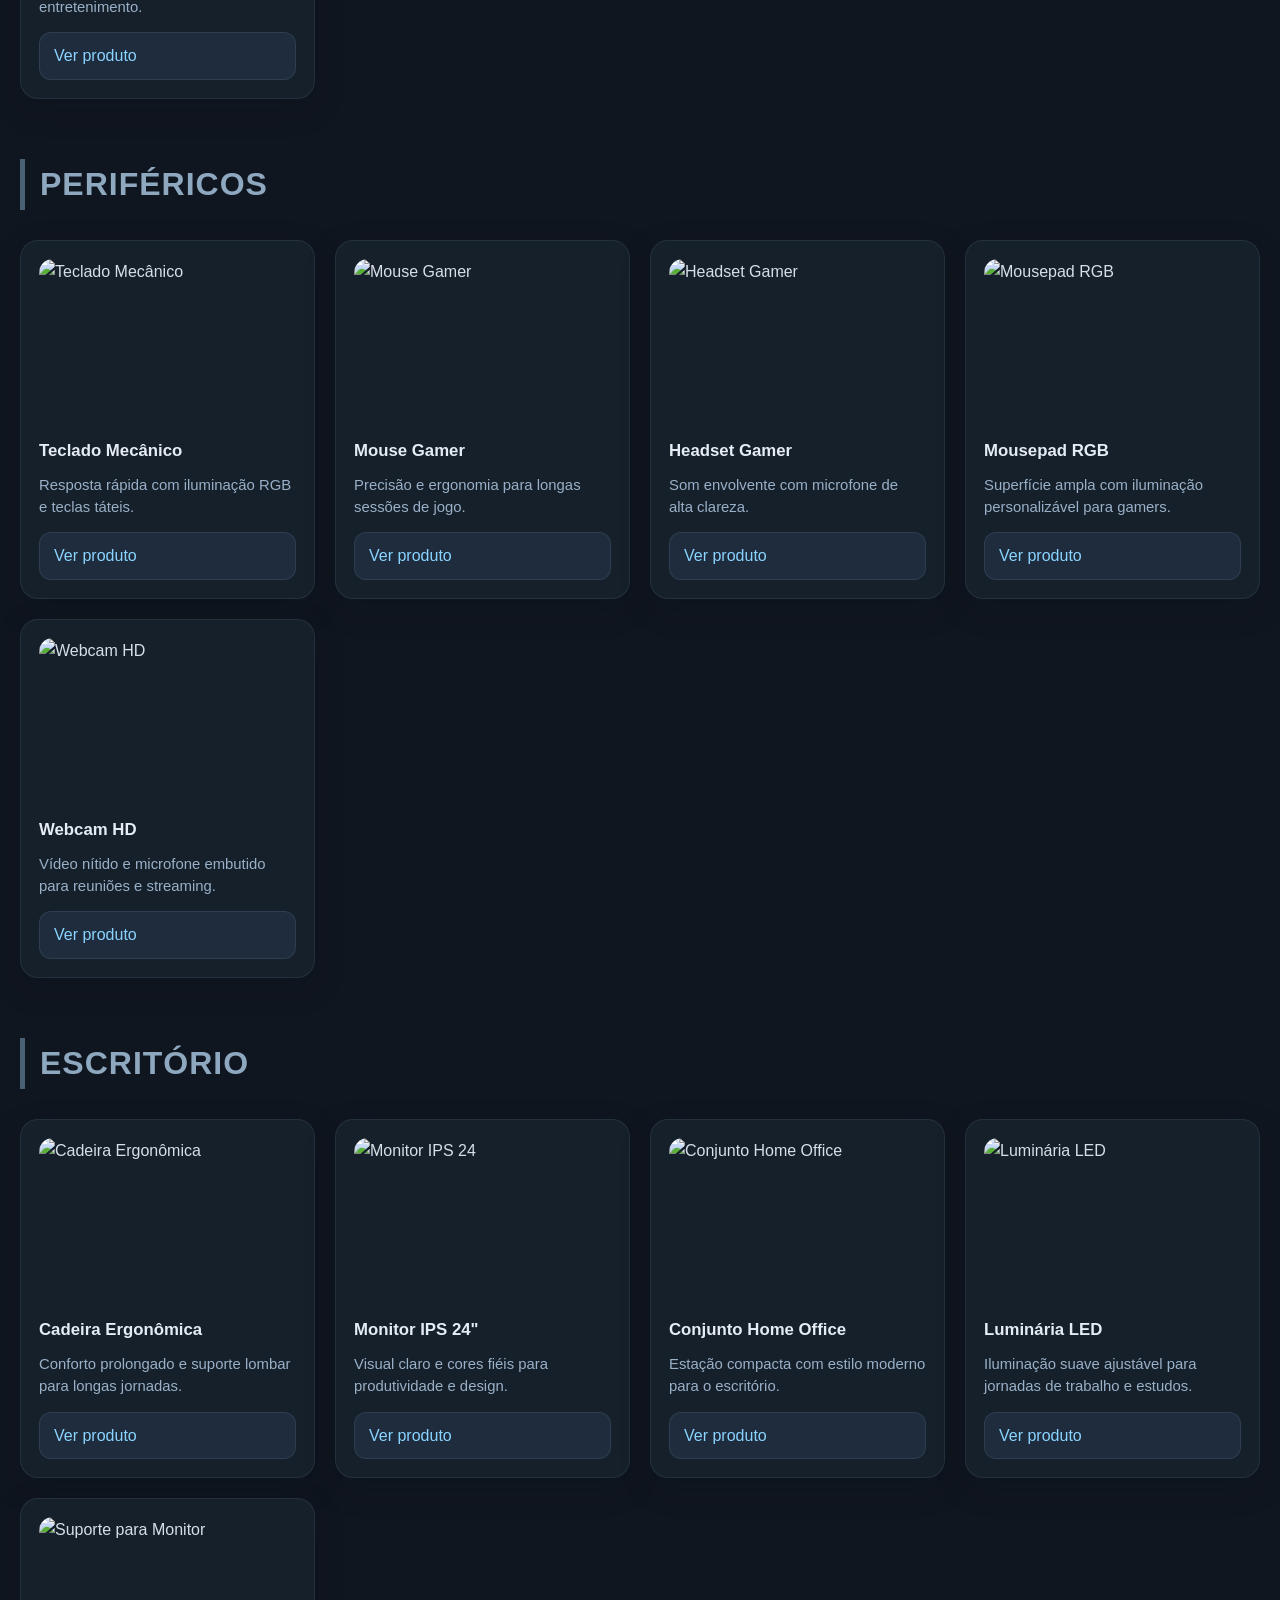
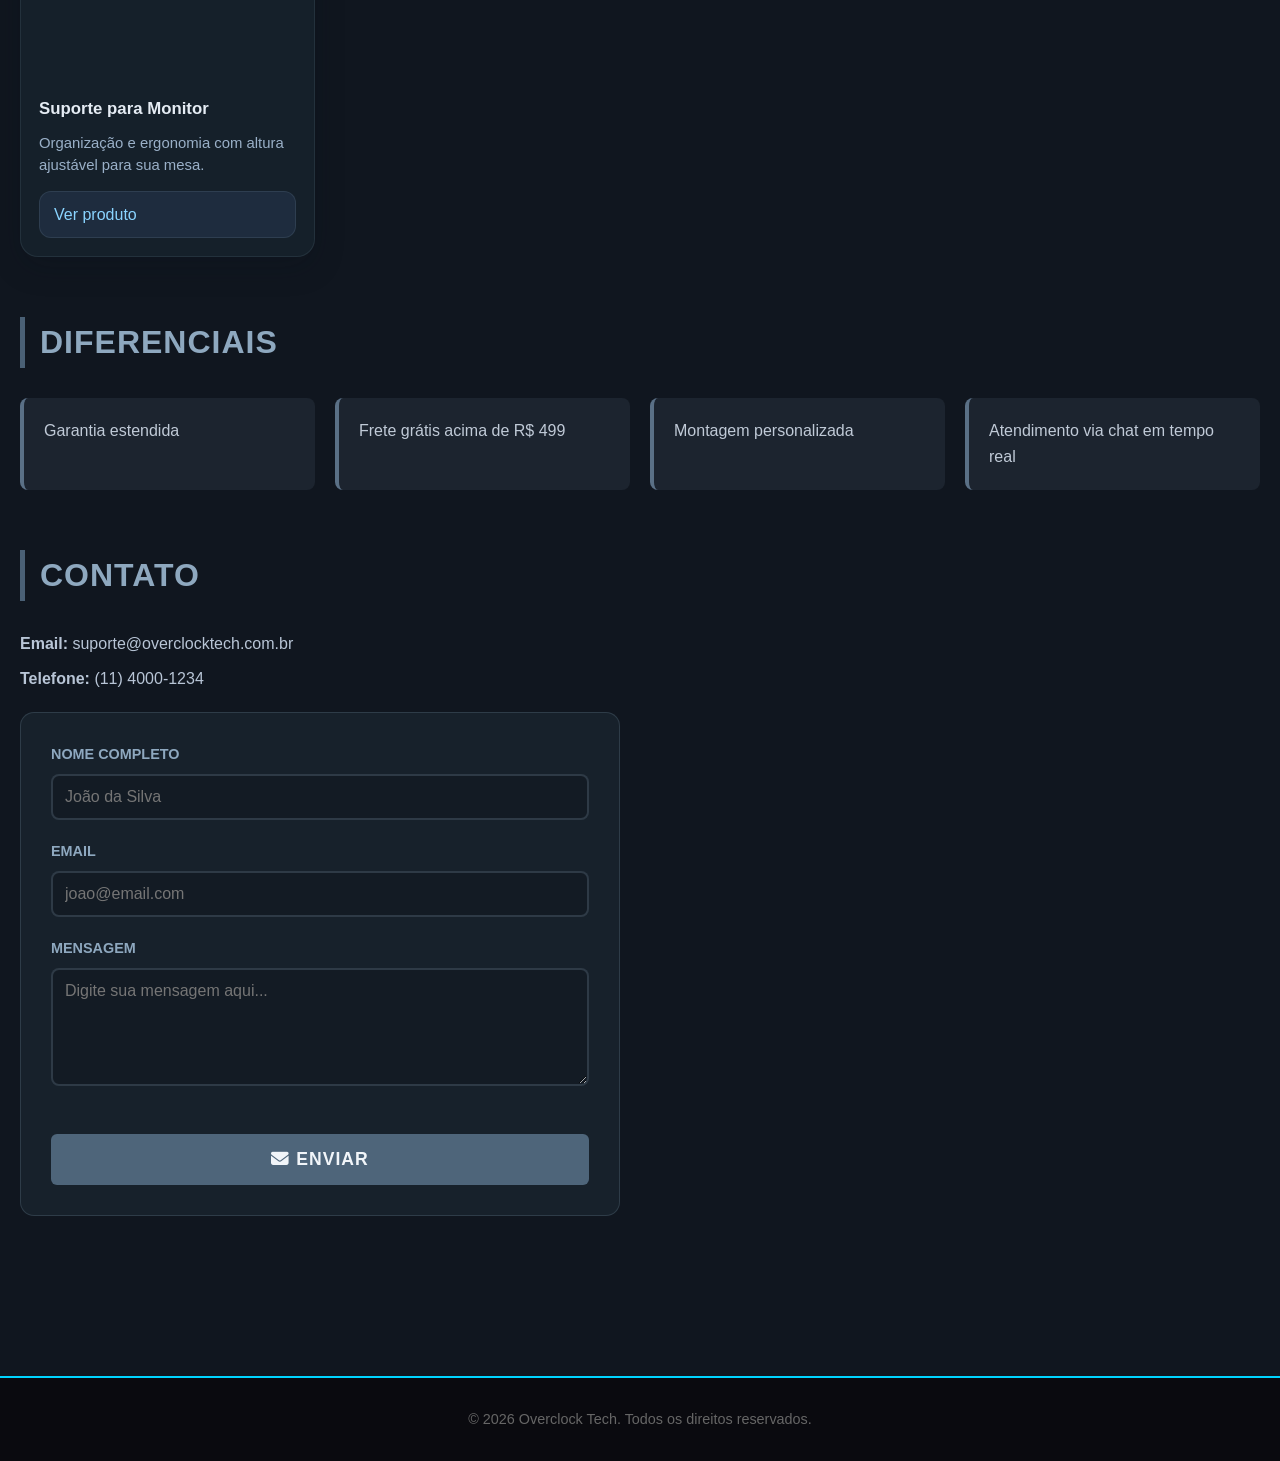
==== commit 5d7c5e87: "update theme toggle button to reflect light mode and adjust aria-label" ====
--- a/index.html
+++ b/index.html
@@ -13,7 +13,7 @@
     <div class="header-container">
       <h1>Overclock Tech</h1>
       <p>O melhor em componentes para o seu PC Gamer</p>
-      <button id="theme-toggle" class="theme-toggle" type="button" aria-label="Mudar para tema claro"><span id="icon-toggle">🌙</span> dark</button>
+      <button id="theme-toggle" class="theme-toggle" type="button" aria-label="Mudar para tema claro"><span id="icon-toggle">☀️</span> light</button>
       <nav>
         <ul>
           <li><a href="" class="nav-link--disable">Home</a></li>
@@ -379,92 +379,9 @@
   </main>
 
   <script src="https://cdn.jsdelivr.net/npm/@splidejs/splide@4.1.4/dist/js/splide.min.js"></script>
-  <script>
-    document.querySelectorAll('article[data-product-page]').forEach(article => {
-      article.style.cursor = 'pointer';
-      article.addEventListener('click', event => {
-        if (event.target.closest('button')) {
-          return;
-        }
-        window.location.href = article.dataset.productPage;
-      });
-    });
-
-    const cartButton = document.querySelector('.cart-button');
-    const cartCard = document.querySelector('.cart-card');
-    const cartRemove = document.querySelector('.cart-card__remove');
-    const cartCount = document.querySelector('.cart-count');
-    const themeToggle = document.getElementById('theme-toggle');
-    const bodyElement = document.body;
-
-    const savedTheme = localStorage.getItem('siteTheme');
-    if (savedTheme === 'light') {
-      bodyElement.classList.add('light-theme');
-      themeToggle.textContent = '☀️ light';
-      themeToggle.setAttribute('aria-label', 'Mudar para tema escuro');
-    }
-
-    themeToggle.addEventListener('click', () => {
-      const isLight = bodyElement.classList.toggle('light-theme');
-      themeToggle.textContent = isLight ? '☀️ light' : '🌙 dark';
-      themeToggle.setAttribute('aria-label', isLight ? 'Mudar para tema escuro' : 'Mudar para tema claro');
-      localStorage.setItem('siteTheme', isLight ? 'light' : 'dark');
-    });
-
-    cartButton.addEventListener('click', event => {
-      event.stopPropagation();
-      const isOpen = cartCard.classList.toggle('is-visible');
-      cartButton.setAttribute('aria-expanded', isOpen);
-    });
-
-    cartRemove.addEventListener('click', event => {
-      event.stopPropagation();
-      const itemRow = event.target.closest('.cart-card__item');
-      if (itemRow) {
-        itemRow.remove();
-        cartCount.textContent = '0';
-        const emptyMessage = document.createElement('p');
-        emptyMessage.className = 'cart-card__empty';
-        emptyMessage.textContent = 'Carrinho vazio.';
-        cartCard.appendChild(emptyMessage);
-      }
-    });
-
-    document.addEventListener('click', event => {
-      if (!cartCard.contains(event.target) && !cartButton.contains(event.target)) {
-        cartCard.classList.remove('is-visible');
-        cartButton.setAttribute('aria-expanded', 'false');
-      }
-    });
-
-    document.addEventListener('DOMContentLoaded', () => {
-      new Splide('#product-splide', {
-        type: 'slide',
-        perPage: 3,
-        perMove: 1,
-        gap: '24px',
-        rewind: true,
-        pagination: false,
-        arrows: true,
-        breakpoints: {
-          1024: {
-            perPage: 2,
-          },
-          768: {
-            perPage: 1,
-          },
-        },
-      }).mount();
-    });
-  </script>
+  <script src="script.js"></script>
   <footer>
     <p>&copy; 2026 Overclock Tech. Todos os direitos reservados.</p>
   </footer>
 </body>
 </html>
-
-
-
-
-
-
